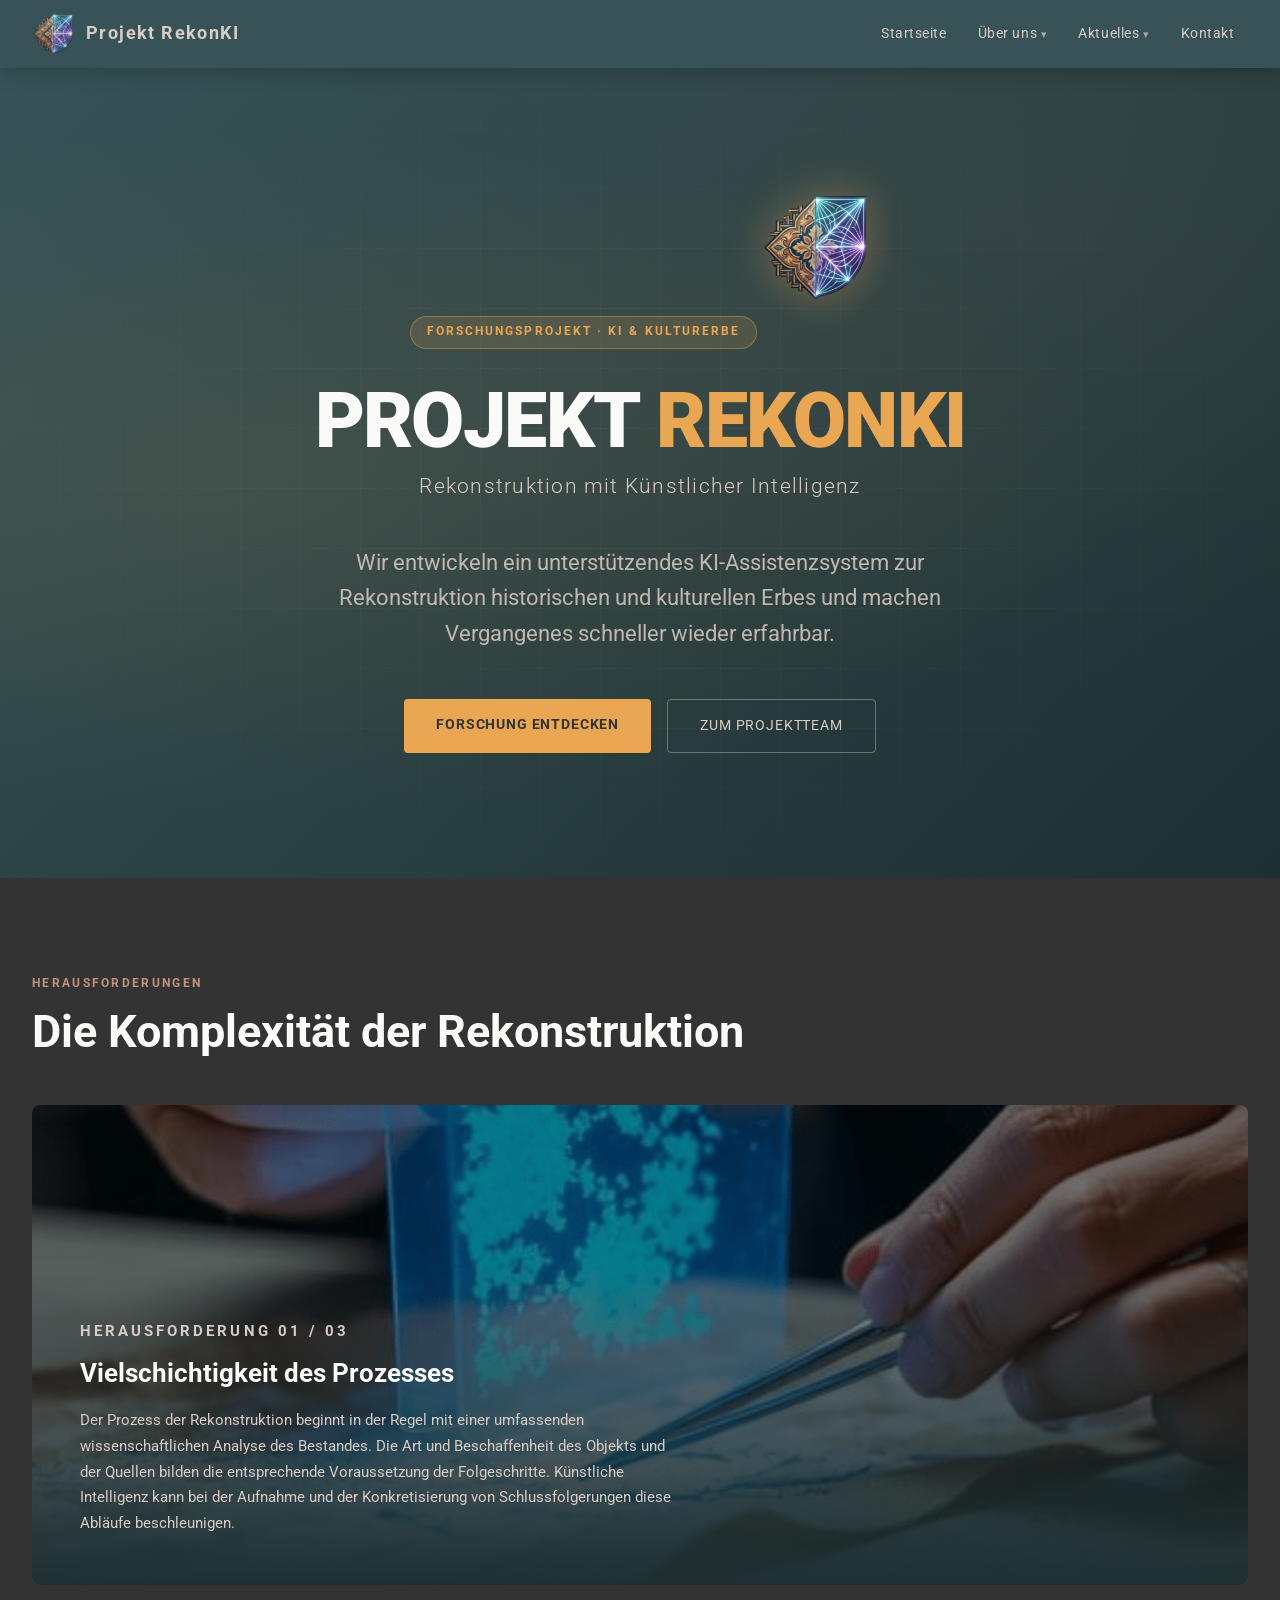
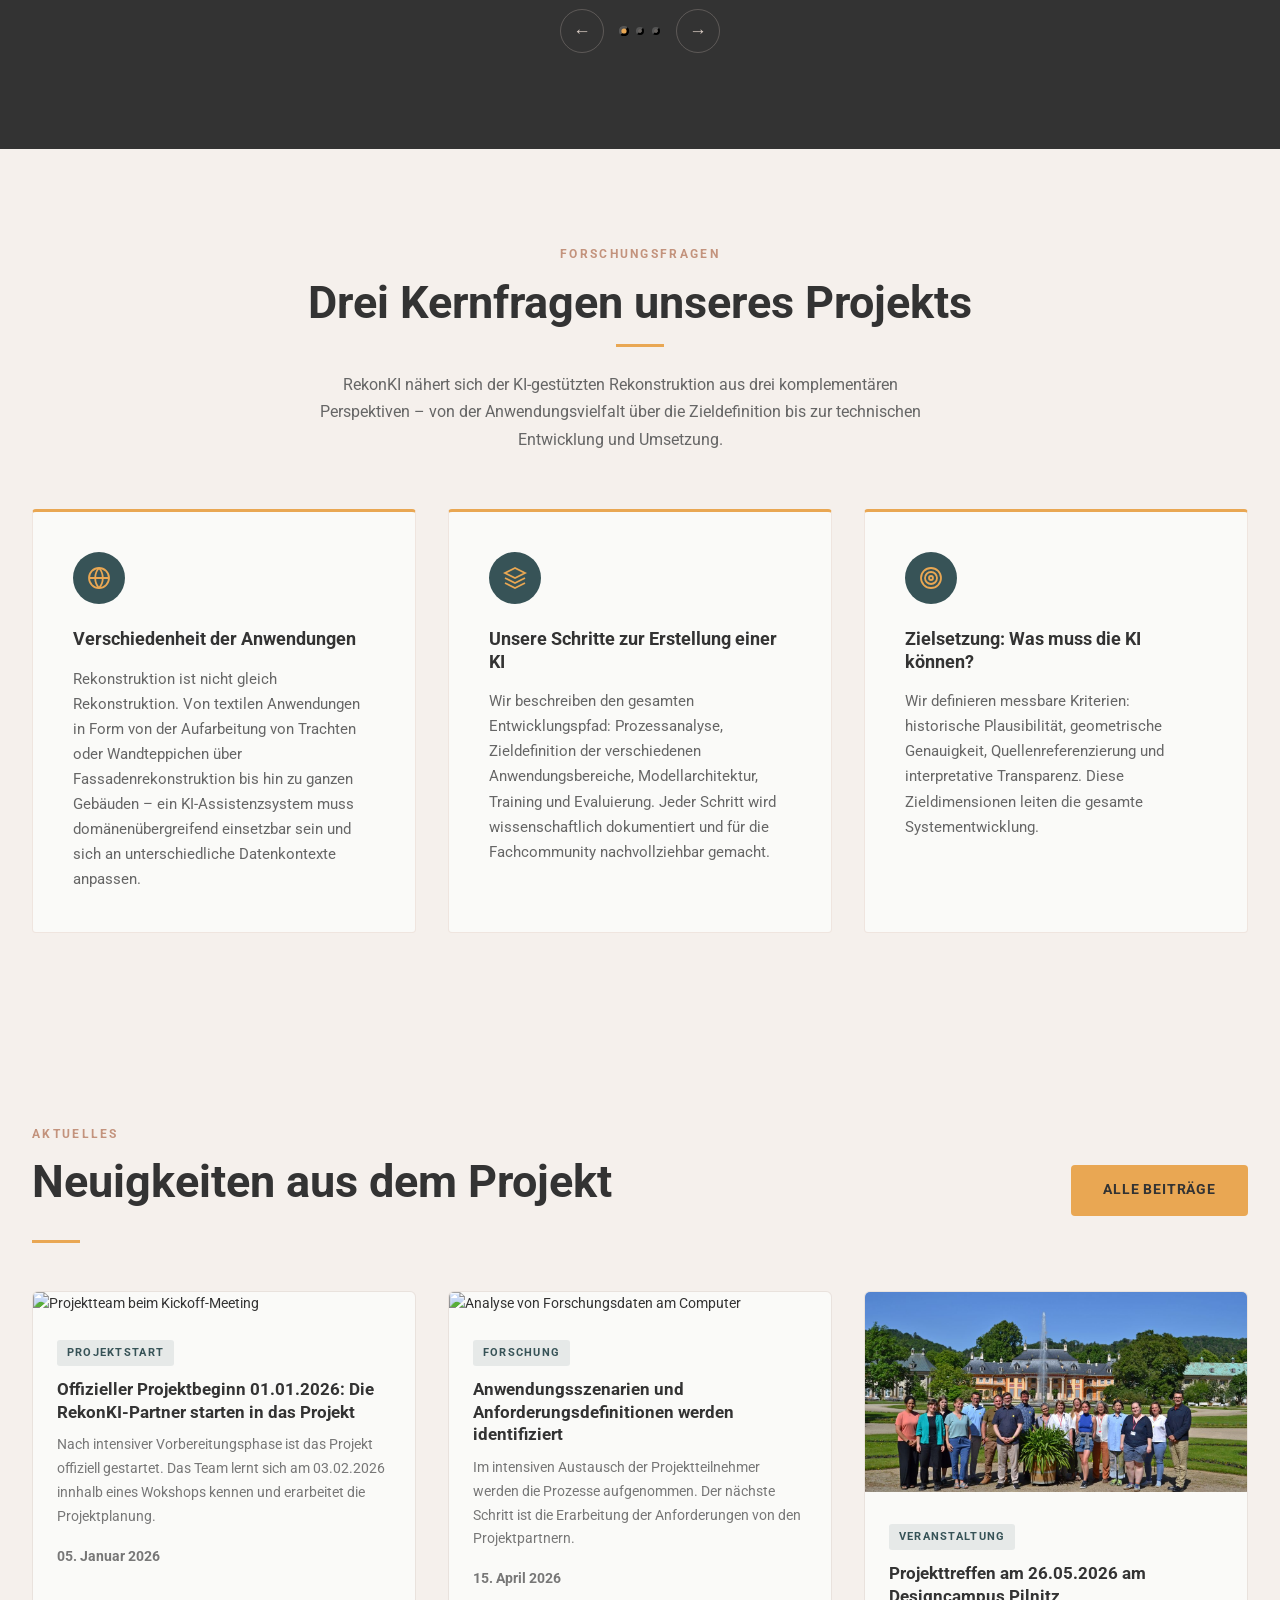
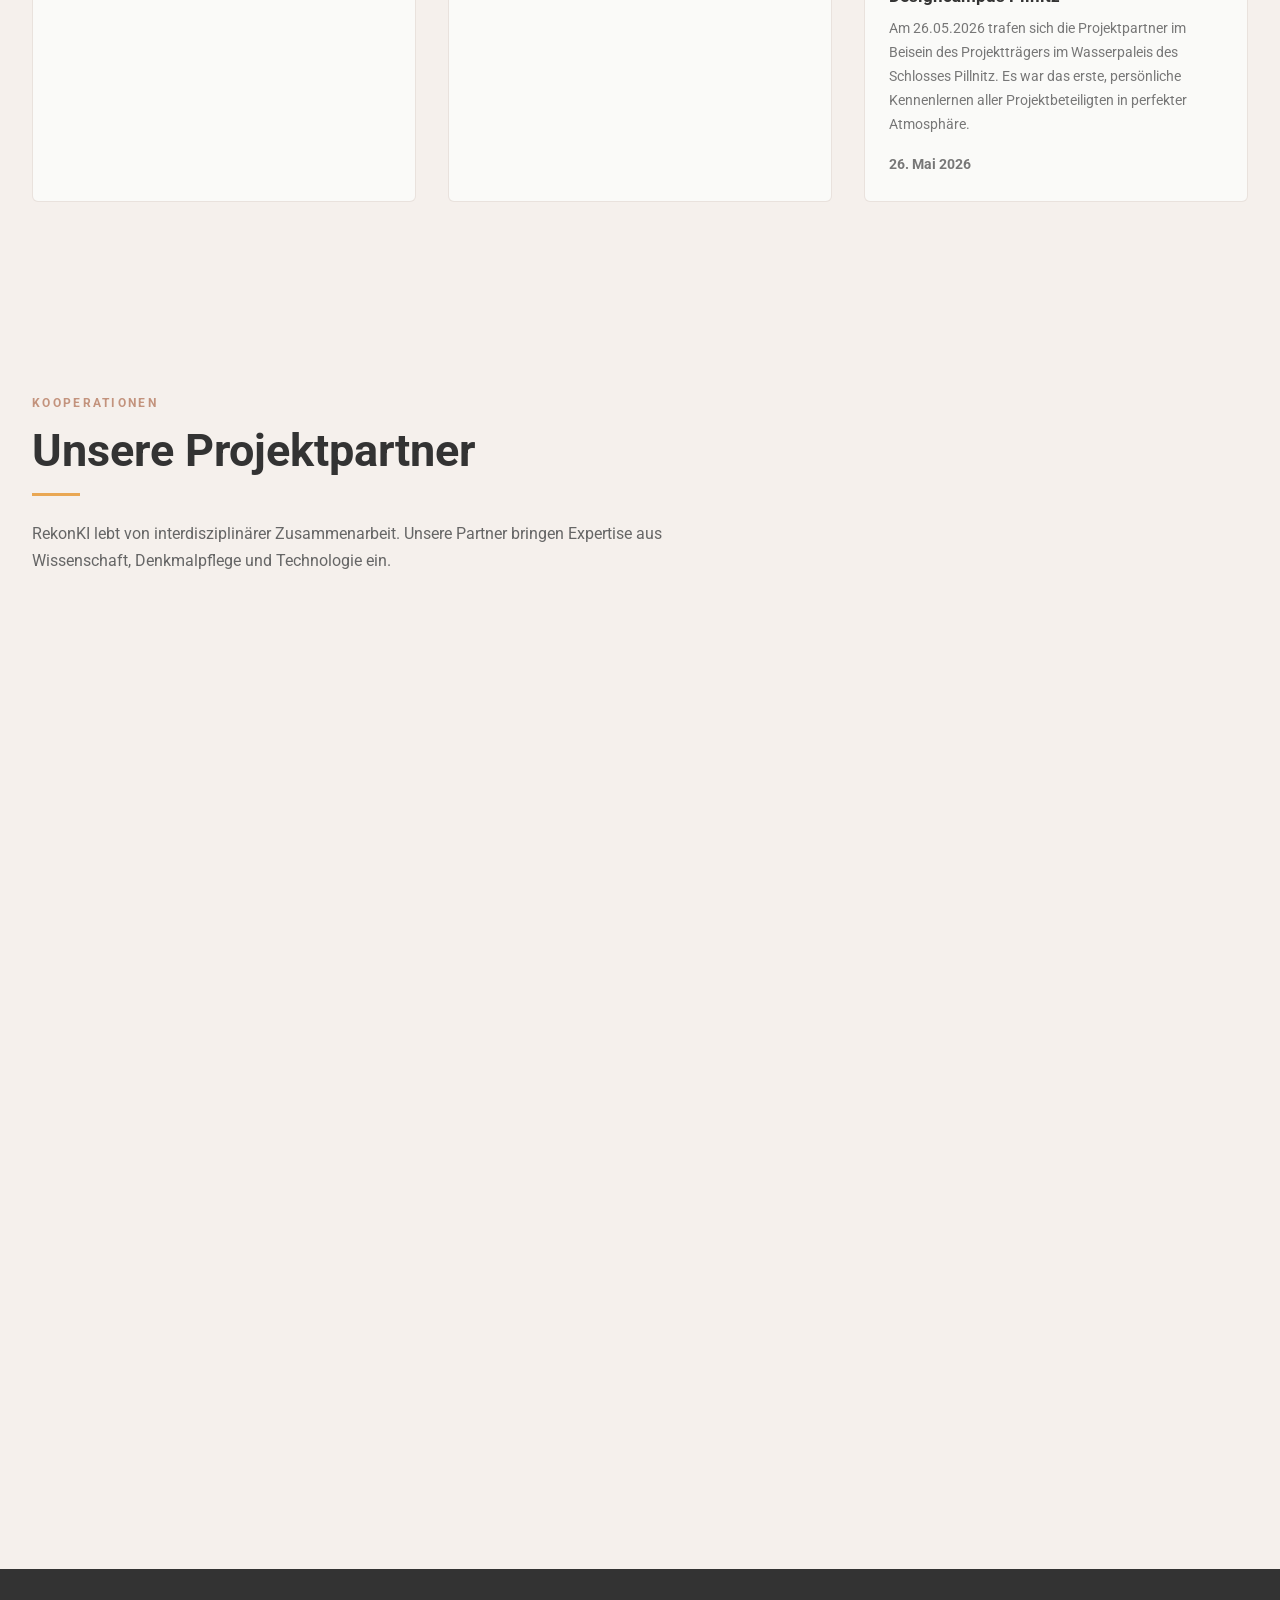
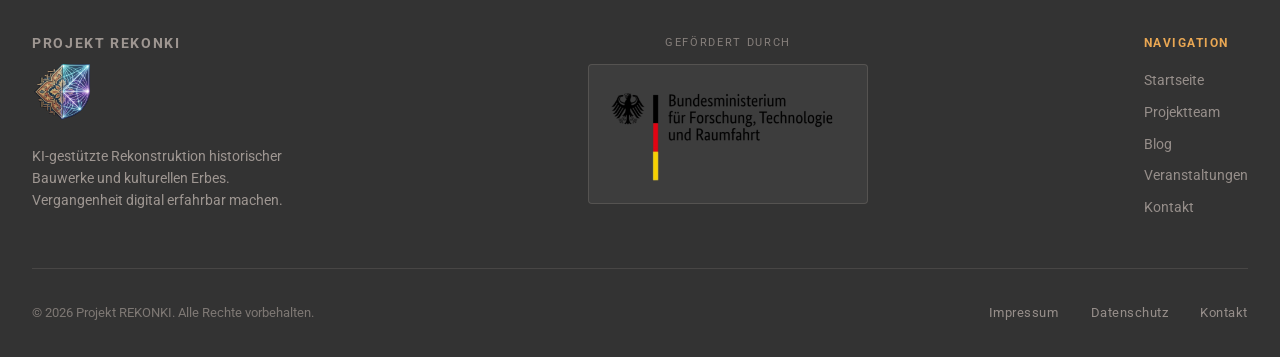
==== index.html @ 6dc4a3c3 "Update index.html" ====
<!DOCTYPE html>
<html lang="de">
<head>
  <meta charset="UTF-8" />
  <meta name="viewport" content="width=device-width, initial-scale=1.0" />
  <meta name="description" content="Projekt REKONKI – KI-gestützte Rekonstruktion kulturellen Erbes." />
  <title>REKONKI – Rekonstruktion mit Künstlicher Intelligenz</title>

  <!-- Fonts -->
  <link rel="preconnect" href="https://fonts.googleapis.com" />
  <link rel="preconnect" href="https://fonts.gstatic.com" crossorigin />
  <link href="https://fonts.googleapis.com/css2?family=Roboto:wght@300;400;700;900&display=swap" rel="stylesheet" />

  <!-- Styles -->
  <link rel="stylesheet" href="css/style.css" />
</head>
<body>

<!-- ╔═══════════════════════════════════════╗ -->
<!-- ║            NAVIGATION                 ║ -->
<!-- ╚═══════════════════════════════════════╝ -->

<div id="site-nav"></div>


<!-- ╔═══════════════════════════════════════╗ -->
<!-- ║              HERO                     ║ -->
<!-- ╚═══════════════════════════════════════╝ -->
<section id="hero" aria-label="Willkommensbereich">
  <div class="hero-content">
    <div class="hero-badge">Forschungsprojekt · KI & Kulturerbe</div>

    <!-- Logo Icon 
    <svg class="hero-logo-img" viewBox="0 0 100 120" fill="none" xmlns="http://www.w3.org/2000/svg" aria-hidden="true">
      <path d="M50 5 L95 25 L95 70 C95 90 70 110 50 118 C30 110 5 90 5 70 L5 25 Z" fill="rgba(55,83,87,0.6)" stroke="#E9A753" stroke-width="2"/>
      <path d="M25 45 L50 20 L75 45 L75 85 L50 100 L25 85 Z" fill="rgba(195,147,125,0.2)" stroke="#C3937D" stroke-width="1.5"/>
      <circle cx="50" cy="62" r="15" fill="none" stroke="#E9A753" stroke-width="1.5"/>
      <circle cx="50" cy="62" r="5" fill="#E9A753"/>
      <line x1="50" y1="20" x2="50" y2="115" stroke="rgba(217,204,196,0.3)" stroke-width="1"/>
      <line x1="8" y1="62" x2="92" y2="62" stroke="rgba(217,204,196,0.3)" stroke-width="1"/>
      <line x1="15" y1="30" x2="85" y2="100" stroke="rgba(233,167,83,0.2)" stroke-width="1"/>
      <line x1="85" y1="30" x2="15" y2="100" stroke="rgba(233,167,83,0.2)" stroke-width="1"/>
      <line x1="50" y1="20" x2="25" y2="85" stroke="rgba(217,204,196,0.15)" stroke-width="0.8"/>
      <line x1="50" y1="20" x2="75" y2="85" stroke="rgba(217,204,196,0.15)" stroke-width="0.8"/>
    </svg> 
    -->
    <img
      src="/img/logo_v1.png"
      alt="RekonKI Logo gliding"
      class="hero-logo-img"
    />
    
    <h1 class="hero-title">PROJEKT <span>REKONKI</span></h1>
    <p class="hero-sub">Rekonstruktion mit Künstlicher Intelligenz</p>

    <p class="hero-statement">
      Wir entwickeln ein unterstützendes KI-Assistenzsystem zur Rekonstruktion historischen 
      und kulturellen Erbes und machen Vergangenes schneller wieder erfahrbar.
    </p>

    <div class="hero-cta">
      <a href="#kernfragen" class="btn-primary">Forschung entdecken</a>
      <a href="/pages/team.html" class="btn-secondary">Zum Projektteam</a>
    </div>
  </div>
</section>


<!-- ╔═══════════════════════════════════════╗ -->
<!-- ║         PROBLEM-KARUSSELL             ║ -->
<!-- ╚═══════════════════════════════════════╝ -->
<section id="challenges" aria-label="Herausforderungen">
  <div class="container">
    <div class="reveal">
      <p class="section-label">Herausforderungen</p>
      <h2 class="section-title">Die Komplexität der Rekonstruktion</h2>
    </div>

    <div class="carousel-wrapper reveal">
      <div class="carousel-track" id="carousel-track" role="list">

        <!-- Slide 1 -->
        <article class="carousel-slide" role="listitem">
          <img
            src="/pic/pic_car1.png"
            alt="Alter Stoff wird von einer Resatauratorin untersucht, ein Hologram unterstützt"
            loading="lazy"
          />
          <div class="slide-content">
            <p class="slide-num">Herausforderung 01 / 03</p>
            <h3>Vielschichtigkeit des Prozesses</h3>
            <p>
              Der Prozess der Rekonstruktion beginnt in der Regel mit einer umfassenden wissenschaftlichen Analyse des Bestandes. 
              Die Art und Beschaffenheit des Objekts und der Quellen bilden die entsprechende Voraussetzung der Folgeschritte.
              Künstliche Intelligenz kann bei der Aufnahme und der Konkretisierung von Schlussfolgerungen diese Abläufe beschleunigen.
            </p>
          </div>
        </article>

        <!-- Slide 2 -->
        <article class="carousel-slide" role="listitem">
          <img
            src="/pic/pic_car2.png"
            alt="Auf der linken Seite sind durcheinandergewirbelte Aufzeichnung, in der Mitte eine Singularität die nach Rechts geordnete Daten ausgibt."
            loading="lazy"
          />
          <div class="slide-content">
            <p class="slide-num">Herausforderung 02 / 03</p>
            <h3>Daten als Basis für die Rekonstruktion</h3>
            <p>
              Der Bestand an Daten liegt aus der Erfahrung oftmals in verschiedenen Formaten vor. 
              Einen einheitlichen Datenpool mit konkreten Charakterristiken aufzusetzen war deshalb schwer.
              Künstliche Intelligenz ist in der Lage Beziehungen zwischen Datensätzten herzustellen und erleichtert eine Kategorisierung.
            </p>
          </div>
        </article>

        <!-- Slide 3 -->
        <article class="carousel-slide" role="listitem">
          <img
            src="/pic/pic_car3.png"
            alt="Auf einem Tisch ist ein alter beschädigter Wandteppich ausgebreitet, ein Hologram zeigt prozentuale Übereinstimmungen zur Einordnung des Stoffes"
            loading="lazy"
          />
          <div class="slide-content">
            <p class="slide-num">Herausforderung 03 / 03</p>
            <h3>Wissenschaftliche Validierung</h3>
            <p>
              KI-generierte Rekonstruktionen müssen historisch plausibel, 
              transparent in ihrer Ableitung und wissenschaftlich nachvollziehbar sein – 
              kein „black box"-Ansatz, sondern nachvollziehbare Argumentation.
            </p>
          </div>
        </article>

      </div><!-- /carousel-track -->
    </div><!-- /carousel-wrapper -->

    <div class="carousel-controls">
      <button class="carousel-btn" id="carousel-prev" aria-label="Vorheriger Slide">&#8592;</button>
      <div class="carousel-dots" role="tablist">
        <button class="dot active" role="tab" aria-label="Slide 1"></button>
        <button class="dot" role="tab" aria-label="Slide 2"></button>
        <button class="dot" role="tab" aria-label="Slide 3"></button>
      </div>
      <button class="carousel-btn" id="carousel-next" aria-label="Nächster Slide">&#8594;</button>
    </div>

  </div>
</section>


<!-- ╔═══════════════════════════════════════╗ -->
<!-- ║            KERNFRAGEN                 ║ -->
<!-- ╚═══════════════════════════════════════╝ -->
<section id="kernfragen" aria-label="Kernfragen des Projekts">
  <div class="container">
    <div class="reveal" style="text-align:center; max-width:680px; margin:0 auto;">
      <p class="section-label">Forschungsfragen</p>
      <h2 class="section-title">Drei Kernfragen unseres Projekts</h2>
      <div class="divider-accent" style="margin:1rem auto 1.5rem;"></div>
      <p class="section-intro">
        RekonKI nähert sich der KI-gestützten Rekonstruktion aus drei komplementären Perspektiven – 
        von der Anwendungsvielfalt über die Zieldefinition bis zur technischen Entwicklung und Umsetzung.
      </p>
    </div>

    <div class="kernfragen-grid">

      <article class="kf-card reveal">
        <div class="kf-icon" aria-hidden="true">
          <!-- Diversity icon -->
          <svg width="24" height="24" fill="none" viewBox="0 0 24 24" stroke="currentColor" stroke-width="1.8">
            <circle cx="12" cy="12" r="10"/><path d="M2 12h20M12 2a15 15 0 010 20M12 2a15 15 0 000 20"/>
          </svg>
        </div>
        <h3>Verschiedenheit der Anwendungen</h3>
        <p>
          Rekonstruktion ist nicht gleich Rekonstruktion. Von textilen Anwendungen in Form von 
          der Aufarbeitung von Trachten oder Wandteppichen über Fassadenrekonstruktion
          bis hin zu ganzen Gebäuden – ein KI-Assistenzsystem muss domänenübergreifend 
          einsetzbar sein und sich an unterschiedliche Datenkontexte anpassen.
        </p>
      </article>

      <article class="kf-card reveal">
        <div class="kf-icon" aria-hidden="true">
          <!-- AI/steps icon -->
          <svg width="24" height="24" fill="none" viewBox="0 0 24 24" stroke="currentColor" stroke-width="1.8">
            <path d="M12 2L2 7l10 5 10-5-10-5zM2 17l10 5 10-5M2 12l10 5 10-5"/>
          </svg>
        </div>
        <h3>Unsere Schritte zur Erstellung einer KI</h3>
        <p>
          Wir beschreiben den gesamten Entwicklungspfad: Prozessanalyse, Zieldefinition der 
          verschiedenen Anwendungsbereiche, Modellarchitektur, Training und Evaluierung.
          Jeder Schritt wird wissenschaftlich dokumentiert und für die Fachcommunity nachvollziehbar gemacht.
        </p>
      </article>

      <article class="kf-card reveal">
        <div class="kf-icon" aria-hidden="true">
          <!-- Target icon -->
          <svg width="24" height="24" fill="none" viewBox="0 0 24 24" stroke="currentColor" stroke-width="1.8">
            <circle cx="12" cy="12" r="10"/><circle cx="12" cy="12" r="6"/><circle cx="12" cy="12" r="2"/>
          </svg>
        </div>
        <h3>Zielsetzung: Was muss die KI können?</h3>
        <p>
          Wir definieren messbare Kriterien: historische Plausibilität, geometrische Genauigkeit, 
          Quellenreferenzierung und interpretative Transparenz. Diese Zieldimensionen leiten 
          die gesamte Systementwicklung.
        </p>
      </article>

    </div>
  </div>
</section>


<!-- ╔═══════════════════════════════════════╗ -->
<!-- ║             NEWS-FEED                 ║ -->
<!-- ╚═══════════════════════════════════════╝ -->
<section id="news" aria-label="Aktuelle Neuigkeiten" style="background:var(--light-bg);">
  <div class="container">
    <div class="reveal" style="display:flex; align-items:flex-end; justify-content:space-between; flex-wrap:wrap; gap:1rem; margin-bottom:0;">
      <div>
        <p class="section-label">Aktuelles</p>
        <h2 class="section-title">Neuigkeiten aus dem Projekt</h2>
      </div>
      <a href="pages/coming-soon.html" class="btn-primary" style="margin-bottom:0.5rem;">Alle Beiträge</a>
    </div>
    <div class="divider-accent reveal"></div>

    <div class="news-grid">

      <a href="pages/coming-soon.html" class="news-card reveal" aria-label="Blogartikel: Datensätze">
        <img
          class="news-card-img"
          src="https://images.unsplash.com/photo-1524178232363-1fb2b075b655?w=800&q=70"
          alt="Projektteam beim Kickoff-Meeting"
          loading="lazy"
        />
        <div class="news-card-body">
          <span class="news-tag">Projektstart</span>
          <h3>Offizieller Projektbeginn 01.01.2026: Die RekonKI-Partner starten in das Projekt</h3>
          <p>Nach intensiver Vorbereitungsphase ist das Projekt offiziell gestartet. 
             Das Team lernt sich am 03.02.2026 innhalb eines Wokshops kennen und erarbeitet die Projektplanung.</p>
          <p class="news-date">05. Januar 2026</p>
        </div>
      </a>

      <a href="pages/coming-soon.html" class="news-card reveal" aria-label="Blogartikel: Datensätze">
        <img
          class="news-card-img"
          src="https://images.unsplash.com/photo-1551288049-bebda4e38f71?w=800&q=70"
          alt="Analyse von Forschungsdaten am Computer"
          loading="lazy"
        />
        <div class="news-card-body">
          <span class="news-tag">Forschung</span>
          <h3>Anwendungsszenarien und Anforderungsdefinitionen werden identifiziert</h3>
          <p>Im intensiven Austausch der Projektteilnehmer werden die Prozesse aufgenommen.
             Der nächste Schritt ist die Erarbeitung der Anforderungen von den Projektpartnern.</p>
          <p class="news-date">15. April 2026</p>
        </div>
      </a>

      <a href="pages/coming-soon.html" class="news-card reveal" aria-label="Blogartikel: Workshop">
        <img
          class="news-card-img"
          src="../pic/pic_gruppe.jpg"
          alt="Gruppenfoto der Projektpartner"
          loading="lazy"
        />
        <div class="news-card-body">
          <span class="news-tag">Veranstaltung</span>
          <h3>Projekttreffen am 26.05.2026 am Designcampus Pilnitz</h3>
          <p>Am 26.05.2026 trafen sich die Projektpartner im Beisein des Projektträgers im Wasserpaleis des Schlosses Pillnitz.
            Es war das erste, persönliche Kennenlernen aller Projektbeteiligten in perfekter Atmosphäre.</p>
          <p class="news-date">26. Mai 2026</p>
        </div>
      </a>

    </div><!-- /news-grid -->
  </div>
</section>


<!-- ╔═══════════════════════════════════════╗ -->
<!-- ║          PROJEKTPARTNER               ║ -->
<!-- ╚═══════════════════════════════════════╝ -->
<section id="partner" aria-label="Projektpartner">
  <div class="container">
    <div class="reveal">
      <p class="section-label">Kooperationen</p>
      <h2 class="section-title">Unsere Projektpartner</h2>
      <div class="divider-accent"></div>
      <p class="section-intro">
        RekonKI lebt von interdisziplinärer Zusammenarbeit. Unsere Partner 
        bringen Expertise aus Wissenschaft, Denkmalpflege und Technologie ein.
      </p>
    </div>

    <ul class="partner-list" id="partner-list" style="margin-top:3rem;"></ul>

  </div>
</section>


<!-- ╔═══════════════════════════════════════╗ -->
<!-- ║              FOOTER                   ║ -->
<!-- ╚═══════════════════════════════════════╝ -->

<div id="site-footer"></div>

<script src="js/main.js"></script>
<script src="js/partners.js"></script>
<script src="js/components.js"></script>
<script>
  document.addEventListener("DOMContentLoaded", function () {
    renderPartnerList("partner-list");
  });
</script>
</body>
</html>
---- css/style.css ----
@import url('https://fonts.googleapis.com/css2?family=Roboto:wght@300;400;700;900&display=swap');

:root {
  --dark: #333333;
  --sand: #D9CCC4;
  --terracotta: #C3937D;
  --gold: #E9A753;
  --teal: #375357;
  --white: #FAFAF8;
  --light-bg: #F5F0EC;

  --font-main: 'Roboto', sans-serif;
  --font-alt: 'Open Sauce One', 'Roboto', sans-serif;
}

* { box-sizing: border-box; margin: 0; padding: 0; }

html { scroll-behavior: smooth; }

body {
  font-family: var(--font-main);
  color: var(--dark);
  background: var(--white);
  line-height: 1.7;
  font-size: 14px;
}

/* ───── NAV ───── */
#main-nav {
  position: sticky;
  top: 0;
  z-index: 1000;
  background: var(--teal);
  box-shadow: 0 2px 20px rgba(0,0,0,0.25);
}

.nav-inner {
  max-width: 1280px;
  margin: 0 auto;
  padding: 0 2rem;
  display: flex;
  align-items: center;
  justify-content: space-between;
  height: 68px;
}

.nav-logo {
  display: flex;
  align-items: center;
  gap: 0.75rem;
  text-decoration: none;
  color: var(--white);
}
.nav-logo img { height: 42px; width: auto; }
.nav-logo-text {
  font-size: 1.1rem;
  font-weight: 700;
  letter-spacing: 0.08em;
  color: var(--sand);
}

.nav-links {
  display: flex;
  align-items: center;
  gap: 0.25rem;
  list-style: none;
}

.nav-links a {
  color: var(--sand);
  text-decoration: none;
  font-size: 0.85rem;
  font-weight: 400;
  padding: 0.5rem 0.85rem;
  border-radius: 4px;
  letter-spacing: 0.04em;
  transition: background 0.2s, color 0.2s;
}
.nav-links a:hover { background: rgba(217,204,196,0.15); color: var(--white); }

/* Dropdown */
.nav-dropdown { position: relative; }
.nav-dropdown > a::after {
  content: ' ▾';
  font-size: 0.7rem;
  opacity: 0.7;
}
.dropdown-menu {
  display: none;
  position: absolute;
  top: 100%;
  left: 0;
  background: var(--teal);
  min-width: 180px;
  border-top: 2px solid var(--gold);
  border-radius: 0 0 6px 6px;
  box-shadow: 0 8px 20px rgba(0,0,0,0.2);
  list-style: none;
}
.dropdown-menu li a {
  display: block;
  padding: 0.6rem 1rem;
  color: var(--sand);
  font-size: 0.82rem;
  border-radius: 0;
}
.dropdown-menu li a:hover { background: rgba(233,167,83,0.2); color: var(--gold); }
.nav-dropdown:hover .dropdown-menu { display: block; }

/* Burger */
.burger {
  display: none;
  flex-direction: column;
  gap: 5px;
  cursor: pointer;
  padding: 8px;
  background: none;
  border: none;
}
.burger span {
  display: block;
  width: 24px;
  height: 2px;
  background: var(--sand);
  transition: all 0.3s;
  border-radius: 2px;
}

/* ───── HERO ───── */
#hero {
  min-height: 90vh;
  background: linear-gradient(135deg, var(--teal) 0%, #2a4042 50%, #1e2f31 100%);
  display: flex;
  align-items: center;
  justify-content: center;
  text-align: center;
  position: relative;
  overflow: hidden;
  padding: 4rem 2rem;
}

#hero::before {
  content: '';
  position: absolute;
  inset: 0;
  background:
    radial-gradient(ellipse at 20% 50%, rgba(233,167,83,0.1) 0%, transparent 60%),
    radial-gradient(ellipse at 80% 20%, rgba(195,147,125,0.08) 0%, transparent 50%);
}

/* Animated grid overlay */
#hero::after {
  content: '';
  position: absolute;
  inset: 0;
  background-image:
    linear-gradient(rgba(217,204,196,0.04) 1px, transparent 1px),
    linear-gradient(90deg, rgba(217,204,196,0.04) 1px, transparent 1px);
  background-size: 60px 60px;
  mask-image: radial-gradient(ellipse at center, black 30%, transparent 80%);
}

.hero-content {
  position: relative;
  z-index: 1;
  max-width: 860px;
}

.hero-badge {
  display: inline-block;
  background: rgba(233,167,83,0.15);
  border: 1px solid rgba(233,167,83,0.4);
  color: var(--gold);
  font-size: 0.72rem;
  letter-spacing: 0.18em;
  padding: 0.35rem 1rem;
  border-radius: 100px;
  margin-bottom: 2rem;
  text-transform: uppercase;
  font-weight: 700;
}

.hero-logo-img {
  width: 110px;
  height: 110px;
  object-fit: contain;
  margin-bottom: 2rem;
  filter: drop-shadow(0 0 20px rgba(233,167,83,0.4));
  animation: heroFloat 4s ease-in-out infinite;
}

@keyframes heroFloat {
  0%, 100% { transform: translateY(0); }
  50% { transform: translateY(-10px); }
}

.hero-title {
  font-family: var(--font-main);
  font-size: clamp(2.8rem, 6vw, 5rem);
  font-weight: 900;
  color: var(--white);
  line-height: 1.05;
  letter-spacing: -0.02em;
  margin-bottom: 0.5rem;
}

.hero-title span { color: var(--gold); }

.hero-sub {
  font-size: clamp(1rem, 2vw, 1.3rem);
  color: var(--sand);
  font-weight: 300;
  letter-spacing: 0.06em;
  margin-bottom: 2.5rem;
}

.hero-statement {
  font-size: clamp(1.05rem, 2.5vw, 1.35rem);
  color: rgba(217,204,196,0.85);
  max-width: 680px;
  margin: 0 auto 3rem;
  line-height: 1.65;
}

.hero-cta {
  display: inline-flex;
  gap: 1rem;
  flex-wrap: wrap;
  justify-content: center;
}

.btn-primary {
  background: var(--gold);
  color: var(--dark);
  padding: 0.85rem 2rem;
  font-weight: 700;
  font-size: 0.88rem;
  letter-spacing: 0.06em;
  text-decoration: none;
  border-radius: 4px;
  text-transform: uppercase;
  transition: background 0.2s, transform 0.15s;
}
.btn-primary:hover { background: #d4923f; transform: translateY(-2px); }

.btn-secondary {
  background: transparent;
  color: var(--sand);
  padding: 0.85rem 2rem;
  font-weight: 400;
  font-size: 0.88rem;
  letter-spacing: 0.06em;
  text-decoration: none;
  border: 1px solid rgba(217,204,196,0.4);
  border-radius: 4px;
  text-transform: uppercase;
  transition: border-color 0.2s, color 0.2s;
}
.btn-secondary:hover { border-color: var(--sand); color: var(--white); }

/* ───── SECTION SHARED ───── */
.section-label {
  font-size: 0.72rem;
  letter-spacing: 0.2em;
  text-transform: uppercase;
  color: var(--terracotta);
  font-weight: 700;
  margin-bottom: 0.75rem;
}

.section-title {
  font-size: clamp(1.8rem, 3.5vw, 2.8rem);
  font-weight: 700;
  color: var(--dark);
  line-height: 1.15;
  margin-bottom: 1rem;
}

.section-intro {
  font-size: 1rem;
  color: #666;
  max-width: 640px;
  line-height: 1.7;
}

.container {
  max-width: 1280px;
  margin: 0 auto;
  padding: 0 2rem;
}

section { padding: 6rem 0; }
section:nth-child(even) { background: var(--light-bg); }

/* ───── CAROUSEL ───── */
#challenges { background: var(--dark); padding: 6rem 0; }
#challenges .section-label { color: var(--terracotta); }
#challenges .section-title { color: var(--white); }

.carousel-wrapper {
  position: relative;
  overflow: hidden;
  border-radius: 8px;
  margin-top: 3rem;
}

.carousel-track {
  display: flex;
  transition: transform 0.5s cubic-bezier(0.77,0,0.175,1);
}

.carousel-slide {
  min-width: 100%;
  position: relative;
  height: 480px;
  overflow: hidden;
}

.carousel-slide img {
  width: 100%;
  height: 100%;
  object-fit: cover;
  filter: brightness(0.55);
}

.slide-content {
  position: absolute;
  bottom: 0;
  left: 0;
  right: 0;
  padding: 3rem;
  background: linear-gradient(to top, rgba(30,47,49,0.98) 0%, transparent 100%);
}

.slide-num {
  font-size: 0.7rem;
  letter-spacing: 0.2em;
  color: var(--gold);
  font-weight: 700;
  text-transform: uppercase;
  margin-bottom: 0.5rem;
}

.slide-content h3 {
  font-size: 1.6rem;
  font-weight: 700;
  color: var(--white);
  margin-bottom: 0.75rem;
}

.slide-content p { color: var(--sand); font-size: 0.95rem; max-width: 600px; }

.carousel-controls {
  display: flex;
  align-items: center;
  justify-content: center;
  gap: 1rem;
  margin-top: 1.5rem;
}

.carousel-btn {
  width: 44px;
  height: 44px;
  border-radius: 50%;
  border: 1px solid rgba(217,204,196,0.25);
  background: transparent;
  color: var(--sand);
  font-size: 1.1rem;
  cursor: pointer;
  display: flex;
  align-items: center;
  justify-content: center;
  transition: background 0.2s, border-color 0.2s;
}
.carousel-btn:hover { background: rgba(233,167,83,0.15); border-color: var(--gold); color: var(--gold); }

.carousel-dots { display: flex; gap: 8px; }
.dot {
  width: 8px;
  height: 8px;
  border-radius: 50%;
  background: rgba(217,204,196,0.3);
  cursor: pointer;
  transition: background 0.2s, transform 0.2s;
}
.dot.active { background: var(--gold); transform: scale(1.3); }

/* ───── CORE QUESTIONS ───── */
.kernfragen-grid {
  display: grid;
  grid-template-columns: repeat(3, 1fr);
  gap: 2rem;
  margin-top: 3.5rem;
}

.kf-card {
  background: var(--white);
  border: 1px solid rgba(195,147,125,0.2);
  border-top: 3px solid var(--gold);
  padding: 2.5rem;
  border-radius: 4px;
  transition: box-shadow 0.2s, transform 0.2s;
}
.kf-card:hover { box-shadow: 0 12px 40px rgba(55,83,87,0.12); transform: translateY(-4px); }

.kf-icon {
  width: 52px;
  height: 52px;
  border-radius: 50%;
  background: var(--teal);
  display: flex;
  align-items: center;
  justify-content: center;
  margin-bottom: 1.5rem;
  color: var(--gold);
  font-size: 1.3rem;
}

.kf-card h3 {
  font-size: 1.1rem;
  font-weight: 700;
  color: var(--dark);
  margin-bottom: 1rem;
  line-height: 1.3;
}

.kf-card p { color: #666; font-size: 0.92rem; line-height: 1.7; }

/* ───── NEWS ───── */
.news-grid {
  display: grid;
  grid-template-columns: repeat(3, 1fr);
  gap: 2rem;
  margin-top: 3rem;
}

.news-card {
  border-radius: 6px;
  overflow: hidden;
  background: var(--white);
  border: 1px solid rgba(217,204,196,0.5);
  transition: box-shadow 0.25s, transform 0.25s;
  text-decoration: none;
  color: inherit;
  display: block;
}
.news-card:hover { box-shadow: 0 16px 48px rgba(55,83,87,0.14); transform: translateY(-5px); }

.news-card-img {
  width: 100%;
  height: 200px;
  object-fit: cover;
}

.news-card-body { padding: 1.5rem; }

.news-tag {
  display: inline-block;
  background: rgba(55,83,87,0.1);
  color: var(--teal);
  font-size: 0.68rem;
  font-weight: 700;
  letter-spacing: 0.12em;
  text-transform: uppercase;
  padding: 0.25rem 0.6rem;
  border-radius: 3px;
  margin-bottom: 0.75rem;
}

.news-card h3 {
  font-size: 1.05rem;
  font-weight: 700;
  color: var(--dark);
  margin-bottom: 0.6rem;
  line-height: 1.35;
}

.news-card p { font-size: 0.88rem; color: #777; }

.news-date {
  font-size: 0.78rem;
  color: var(--terracotta);
  margin-top: 1rem;
  font-weight: 700;
}

.news-more {
  text-align: center;
  margin-top: 3rem;
}

/* ───── PARTNER ───── */
#partner { background: var(--light-bg); }

.partner-list {
  margin-top: 3rem;
  display: flex;
  flex-direction: column;
  gap: 1.5px;
}

.partner-item {
  display: grid;
  grid-template-columns: 180px 1fr;
  align-items: center;
  background: var(--white);
  border: 1px solid rgba(217,204,196,0.5);
  border-radius: 4px;
  overflow: hidden;
  transition: box-shadow 0.2s;
}
.partner-item:hover { box-shadow: 0 4px 20px rgba(55,83,87,0.1); }

.partner-logo-cell {
  padding: 2rem;
  display: flex;
  align-items: center;
  justify-content: center;
  border-right: 1px solid rgba(217,204,196,0.4);
  background: var(--light-bg);
  min-height: 100px;
}

.partner-logo-placeholder {
  width: 100px;
  height: 50px;
  background: var(--sand);
  border-radius: 4px;
  display: flex;
  align-items: center;
  justify-content: center;
  font-size: 0.65rem;
  color: var(--dark);
  font-weight: 700;
  letter-spacing: 0.08em;
  text-align: center;
}

.partner-info { padding: 1.5rem 2rem; }
.partner-info h3 { font-size: 1rem; font-weight: 700; color: var(--dark); margin-bottom: 0.5rem; }
.partner-info p { font-size: 0.88rem; color: #666; line-height: 1.65; }

/* ───── FOOTER ───── */
footer {
  background: var(--dark);
  color: var(--sand);
  padding: 4rem 0 2rem;
}

.footer-top {
  display: flex;
  align-items: flex-start;
  justify-content: space-between;
  gap: 3rem;
  margin-bottom: 3rem;
  flex-wrap: wrap;
}

.footer-brand img { height: 60px; width: auto; margin-bottom: 1rem; }
.footer-brand p { font-size: 0.85rem; color: rgba(217,204,196,0.65); max-width: 280px; line-height: 1.6; }

.footer-tagline {
  font-size: 0.75rem;
  letter-spacing: 0.12em;
  text-transform: uppercase;
  color: var(--gold);
  margin-bottom: 0.5rem;
  font-weight: 700;
}

.footer-traeger {
  text-align: center;
}

.footer-traeger-label {
  font-size: 0.7rem;
  letter-spacing: 0.15em;
  text-transform: uppercase;
  color: rgba(217,204,196,0.5);
  margin-bottom: 0.75rem;
}

.footer-traeger-logo {
  width: 280px;
  height: 140px;
  background: rgba(255,255,255,0.05);
  border: 1px solid rgba(217,204,196,0.15);
  border-radius: 4px;
  display: flex;
  align-items: center;
  justify-content: center;
  font-size: 0.7rem;
  color: rgba(217,204,196,0.4);
  text-transform: uppercase;
  letter-spacing: 0.1em;
  margin: 0 auto;
}

.footer-bottom {
  border-top: 1px solid rgba(217,204,196,0.12);
  padding-top: 2rem;
  display: flex;
  align-items: center;
  justify-content: space-between;
  flex-wrap: wrap;
  gap: 1rem;
}

.footer-copy { font-size: 0.8rem; color: rgba(217,204,196,0.45); }

.footer-links {
  display: flex;
  gap: 2rem;
  list-style: none;
}

.footer-links a {
  color: rgba(217,204,196,0.6);
  text-decoration: none;
  font-size: 0.82rem;
  letter-spacing: 0.04em;
  transition: color 0.2s;
}
.footer-links a:hover { color: var(--gold); }

/* ───── RESPONSIVE ───── */
@media (max-width: 1024px) {
  .kernfragen-grid { grid-template-columns: 1fr 1fr; }
  .news-grid { grid-template-columns: 1fr 1fr; }
}

@media (max-width: 768px) {
  .nav-links { display: none; }
  .burger { display: flex; }
  .nav-links.open {
    display: flex;
    flex-direction: column;
    position: absolute;
    top: 68px;
    left: 0;
    right: 0;
    background: var(--teal);
    padding: 1rem 0;
    box-shadow: 0 8px 20px rgba(0,0,0,0.3);
  }
  .nav-links.open li { width: 100%; }
  .nav-links.open a { display: block; padding: 0.75rem 2rem; }
  .dropdown-menu { position: static; display: none; box-shadow: none; border-radius: 0; padding-left: 1rem; }
  .nav-dropdown.open .dropdown-menu { display: block; }

  .kernfragen-grid { grid-template-columns: 1fr; }
  .news-grid { grid-template-columns: 1fr; }
  .partner-item { grid-template-columns: 1fr; }
  .partner-logo-cell { border-right: none; border-bottom: 1px solid rgba(217,204,196,0.4); }
  .footer-top { flex-direction: column; align-items: center; text-align: center; }
  .footer-bottom { flex-direction: column; text-align: center; }
  .carousel-slide { height: 360px; }
  .slide-content { padding: 1.5rem; }
}

/* ───── SCROLL REVEAL ───── */
.reveal {
  opacity: 0;
  transform: translateY(30px);
  transition: opacity 0.65s ease, transform 0.65s ease;
}
.reveal.visible { opacity: 1; transform: none; }

/* Section divider accent */
.divider-accent {
  width: 48px;
  height: 3px;
  background: var(--gold);
  margin: 1rem 0 1.5rem;
}

/* Social Link LinkedIn Profil */
.social-link {
  display: inline-flex;
  align-items: center;
  justify-content: center;
  margin-top: 1rem;
  width: 36px;
  height: 36px;
  border-radius: 50%;
  background: rgba(55,83,87,0.08);
  color: var(--teal);
  transition: background 0.2s, color 0.2s, transform 0.15s;
}

.social-link:hover {
  background: var(--teal);
  color: var(--white);
  transform: translateY(-2px);
}
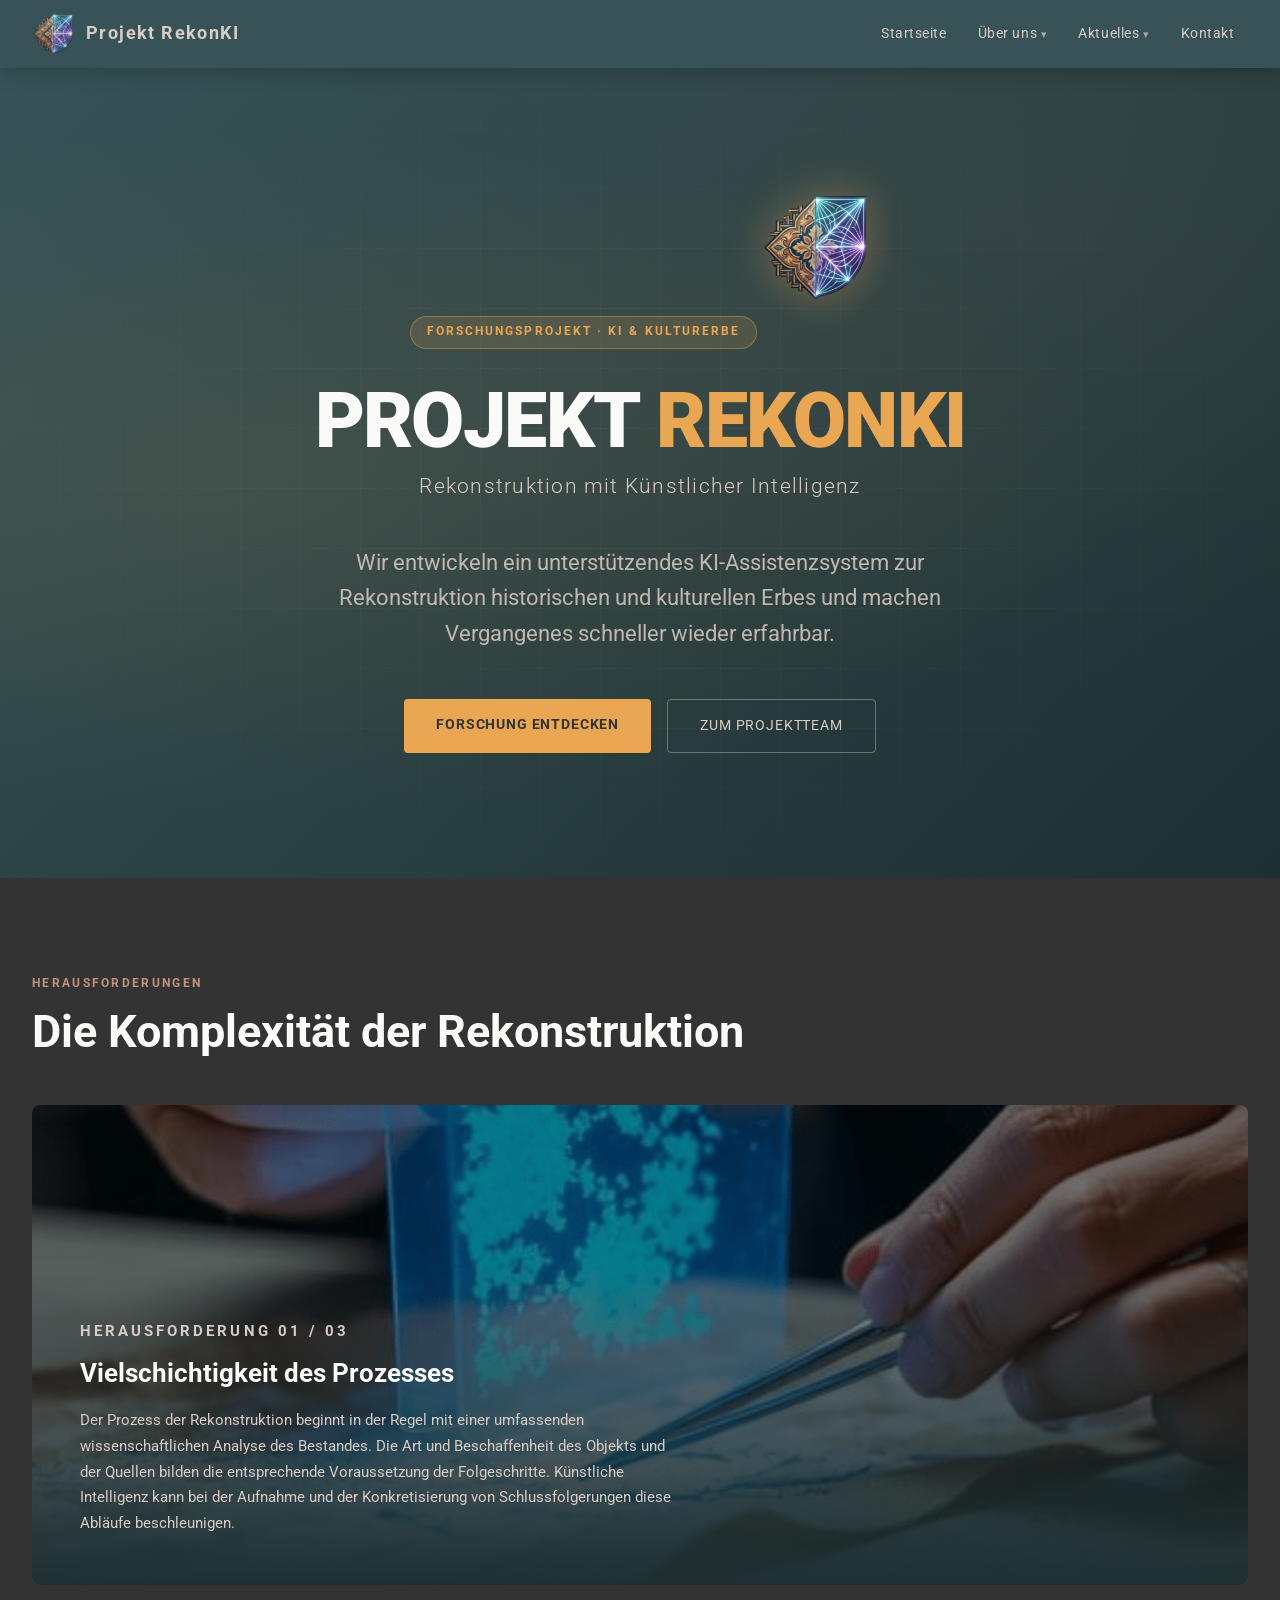
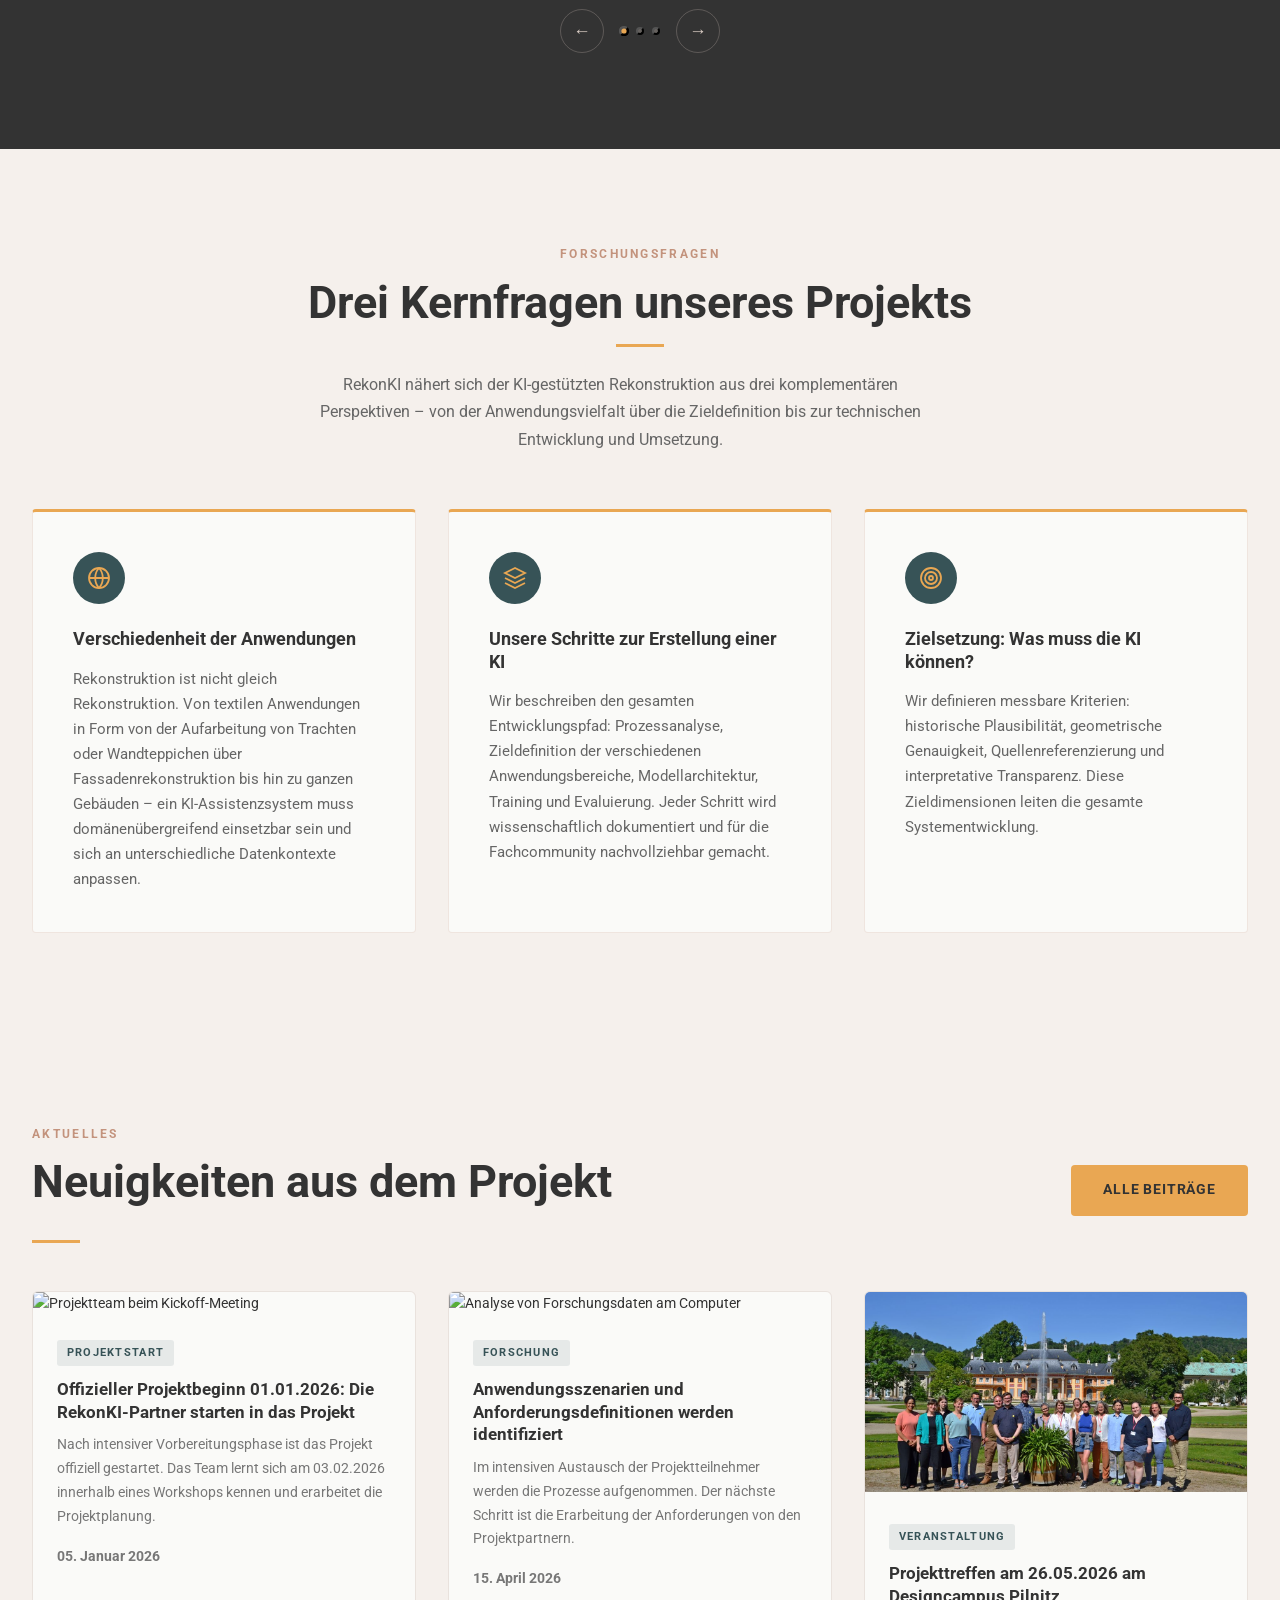
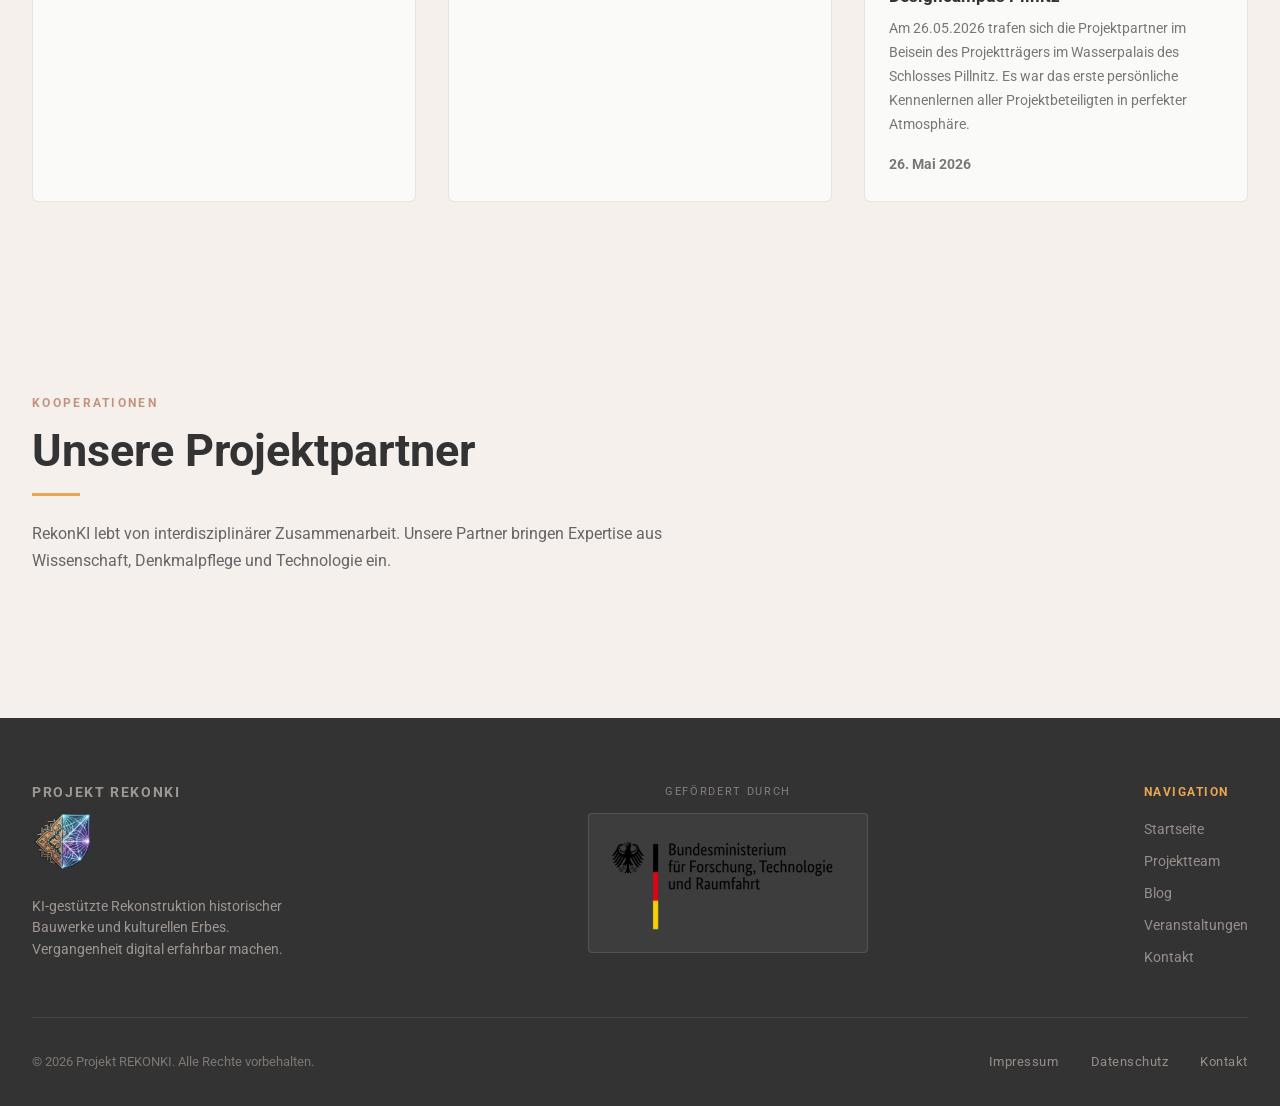
==== commit 4bdb14c3: "Add files via upload" ====
--- a/index.html
+++ b/index.html
@@ -16,10 +16,7 @@
 </head>
 <body>
 
-<!-- ╔═══════════════════════════════════════╗ -->
-<!-- ║            NAVIGATION                 ║ -->
-<!-- ╚═══════════════════════════════════════╝ -->
-
+<!-- Navigation → wird durch js/components.js eingefügt -->
 <div id="site-nav"></div>
 
 
@@ -30,26 +27,12 @@
   <div class="hero-content">
     <div class="hero-badge">Forschungsprojekt · KI & Kulturerbe</div>
 
-    <!-- Logo Icon 
-    <svg class="hero-logo-img" viewBox="0 0 100 120" fill="none" xmlns="http://www.w3.org/2000/svg" aria-hidden="true">
-      <path d="M50 5 L95 25 L95 70 C95 90 70 110 50 118 C30 110 5 90 5 70 L5 25 Z" fill="rgba(55,83,87,0.6)" stroke="#E9A753" stroke-width="2"/>
-      <path d="M25 45 L50 20 L75 45 L75 85 L50 100 L25 85 Z" fill="rgba(195,147,125,0.2)" stroke="#C3937D" stroke-width="1.5"/>
-      <circle cx="50" cy="62" r="15" fill="none" stroke="#E9A753" stroke-width="1.5"/>
-      <circle cx="50" cy="62" r="5" fill="#E9A753"/>
-      <line x1="50" y1="20" x2="50" y2="115" stroke="rgba(217,204,196,0.3)" stroke-width="1"/>
-      <line x1="8" y1="62" x2="92" y2="62" stroke="rgba(217,204,196,0.3)" stroke-width="1"/>
-      <line x1="15" y1="30" x2="85" y2="100" stroke="rgba(233,167,83,0.2)" stroke-width="1"/>
-      <line x1="85" y1="30" x2="15" y2="100" stroke="rgba(233,167,83,0.2)" stroke-width="1"/>
-      <line x1="50" y1="20" x2="25" y2="85" stroke="rgba(217,204,196,0.15)" stroke-width="0.8"/>
-      <line x1="50" y1="20" x2="75" y2="85" stroke="rgba(217,204,196,0.15)" stroke-width="0.8"/>
-    </svg> 
-    -->
     <img
       src="/img/logo_v1.png"
-      alt="RekonKI Logo gliding"
+      alt="RekonKI Logo"
       class="hero-logo-img"
     />
-    
+
     <h1 class="hero-title">PROJEKT <span>REKONKI</span></h1>
     <p class="hero-sub">Rekonstruktion mit Künstlicher Intelligenz</p>
 
@@ -83,7 +66,7 @@
         <article class="carousel-slide" role="listitem">
           <img
             src="/pic/pic_car1.png"
-            alt="Alter Stoff wird von einer Resatauratorin untersucht, ein Hologram unterstützt"
+            alt="Alter Stoff wird von einer Restauratorin untersucht, ein Hologram unterstützt"
             loading="lazy"
           />
           <div class="slide-content">
@@ -101,7 +84,7 @@
         <article class="carousel-slide" role="listitem">
           <img
             src="/pic/pic_car2.png"
-            alt="Auf der linken Seite sind durcheinandergewirbelte Aufzeichnung, in der Mitte eine Singularität die nach Rechts geordnete Daten ausgibt."
+            alt="Auf der linken Seite sind durcheinandergewirbelte Aufzeichnungen, in der Mitte eine Singularität die nach rechts geordnete Daten ausgibt."
             loading="lazy"
           />
           <div class="slide-content">
@@ -109,8 +92,8 @@
             <h3>Daten als Basis für die Rekonstruktion</h3>
             <p>
               Der Bestand an Daten liegt aus der Erfahrung oftmals in verschiedenen Formaten vor. 
-              Einen einheitlichen Datenpool mit konkreten Charakterristiken aufzusetzen war deshalb schwer.
-              Künstliche Intelligenz ist in der Lage Beziehungen zwischen Datensätzten herzustellen und erleichtert eine Kategorisierung.
+              Einen einheitlichen Datenpool mit konkreten Charakteristiken aufzusetzen war deshalb schwer.
+              Künstliche Intelligenz ist in der Lage Beziehungen zwischen Datensätzen herzustellen und erleichtert eine Kategorisierung.
             </p>
           </div>
         </article>
@@ -169,7 +152,6 @@
 
       <article class="kf-card reveal">
         <div class="kf-icon" aria-hidden="true">
-          <!-- Diversity icon -->
           <svg width="24" height="24" fill="none" viewBox="0 0 24 24" stroke="currentColor" stroke-width="1.8">
             <circle cx="12" cy="12" r="10"/><path d="M2 12h20M12 2a15 15 0 010 20M12 2a15 15 0 000 20"/>
           </svg>
@@ -185,7 +167,6 @@
 
       <article class="kf-card reveal">
         <div class="kf-icon" aria-hidden="true">
-          <!-- AI/steps icon -->
           <svg width="24" height="24" fill="none" viewBox="0 0 24 24" stroke="currentColor" stroke-width="1.8">
             <path d="M12 2L2 7l10 5 10-5-10-5zM2 17l10 5 10-5M2 12l10 5 10-5"/>
           </svg>
@@ -200,7 +181,6 @@
 
       <article class="kf-card reveal">
         <div class="kf-icon" aria-hidden="true">
-          <!-- Target icon -->
           <svg width="24" height="24" fill="none" viewBox="0 0 24 24" stroke="currentColor" stroke-width="1.8">
             <circle cx="12" cy="12" r="10"/><circle cx="12" cy="12" r="6"/><circle cx="12" cy="12" r="2"/>
           </svg>
@@ -228,13 +208,13 @@
         <p class="section-label">Aktuelles</p>
         <h2 class="section-title">Neuigkeiten aus dem Projekt</h2>
       </div>
-      <a href="pages/coming-soon.html" class="btn-primary" style="margin-bottom:0.5rem;">Alle Beiträge</a>
+      <a href="/pages/coming-soon.html" class="btn-primary" style="margin-bottom:0.5rem;">Alle Beiträge</a>
     </div>
     <div class="divider-accent reveal"></div>
 
     <div class="news-grid">
 
-      <a href="pages/coming-soon.html" class="news-card reveal" aria-label="Blogartikel: Datensätze">
+      <a href="/pages/coming-soon.html" class="news-card reveal" aria-label="Blogartikel: Projektstart">
         <img
           class="news-card-img"
           src="https://images.unsplash.com/photo-1524178232363-1fb2b075b655?w=800&q=70"
@@ -245,12 +225,12 @@
           <span class="news-tag">Projektstart</span>
           <h3>Offizieller Projektbeginn 01.01.2026: Die RekonKI-Partner starten in das Projekt</h3>
           <p>Nach intensiver Vorbereitungsphase ist das Projekt offiziell gestartet. 
-             Das Team lernt sich am 03.02.2026 innhalb eines Wokshops kennen und erarbeitet die Projektplanung.</p>
+             Das Team lernt sich am 03.02.2026 innerhalb eines Workshops kennen und erarbeitet die Projektplanung.</p>
           <p class="news-date">05. Januar 2026</p>
         </div>
       </a>
 
-      <a href="pages/coming-soon.html" class="news-card reveal" aria-label="Blogartikel: Datensätze">
+      <a href="/pages/coming-soon.html" class="news-card reveal" aria-label="Blogartikel: Forschung">
         <img
           class="news-card-img"
           src="https://images.unsplash.com/photo-1551288049-bebda4e38f71?w=800&q=70"
@@ -266,18 +246,18 @@
         </div>
       </a>
 
-      <a href="pages/coming-soon.html" class="news-card reveal" aria-label="Blogartikel: Workshop">
+      <a href="/pages/coming-soon.html" class="news-card reveal" aria-label="Blogartikel: Projekttreffen">
         <img
           class="news-card-img"
-          src="../pic/pic_gruppe.jpg"
+          src="/pic/pic_gruppe.jpg"
           alt="Gruppenfoto der Projektpartner"
           loading="lazy"
         />
         <div class="news-card-body">
           <span class="news-tag">Veranstaltung</span>
           <h3>Projekttreffen am 26.05.2026 am Designcampus Pilnitz</h3>
-          <p>Am 26.05.2026 trafen sich die Projektpartner im Beisein des Projektträgers im Wasserpaleis des Schlosses Pillnitz.
-            Es war das erste, persönliche Kennenlernen aller Projektbeteiligten in perfekter Atmosphäre.</p>
+          <p>Am 26.05.2026 trafen sich die Projektpartner im Beisein des Projektträgers im Wasserpalais des Schlosses Pillnitz.
+            Es war das erste persönliche Kennenlernen aller Projektbeteiligten in perfekter Atmosphäre.</p>
           <p class="news-date">26. Mai 2026</p>
         </div>
       </a>
@@ -289,6 +269,7 @@
 
 <!-- ╔═══════════════════════════════════════╗ -->
 <!-- ║          PROJEKTPARTNER               ║ -->
+<!-- Daten & Render → js/partners.js         ║ -->
 <!-- ╚═══════════════════════════════════════╝ -->
 <section id="partner" aria-label="Projektpartner">
   <div class="container">
@@ -308,19 +289,13 @@
 </section>
 
 
-<!-- ╔═══════════════════════════════════════╗ -->
-<!-- ║              FOOTER                   ║ -->
-<!-- ╚═══════════════════════════════════════╝ -->
-
+<!-- Footer → wird durch js/components.js eingefügt -->
 <div id="site-footer"></div>
 
+<!-- Scripts -->
 <script src="js/main.js"></script>
 <script src="js/partners.js"></script>
 <script src="js/components.js"></script>
-<script>
-  document.addEventListener("DOMContentLoaded", function () {
-    renderPartnerList("partner-list");
-  });
-</script>
+
 </body>
 </html>
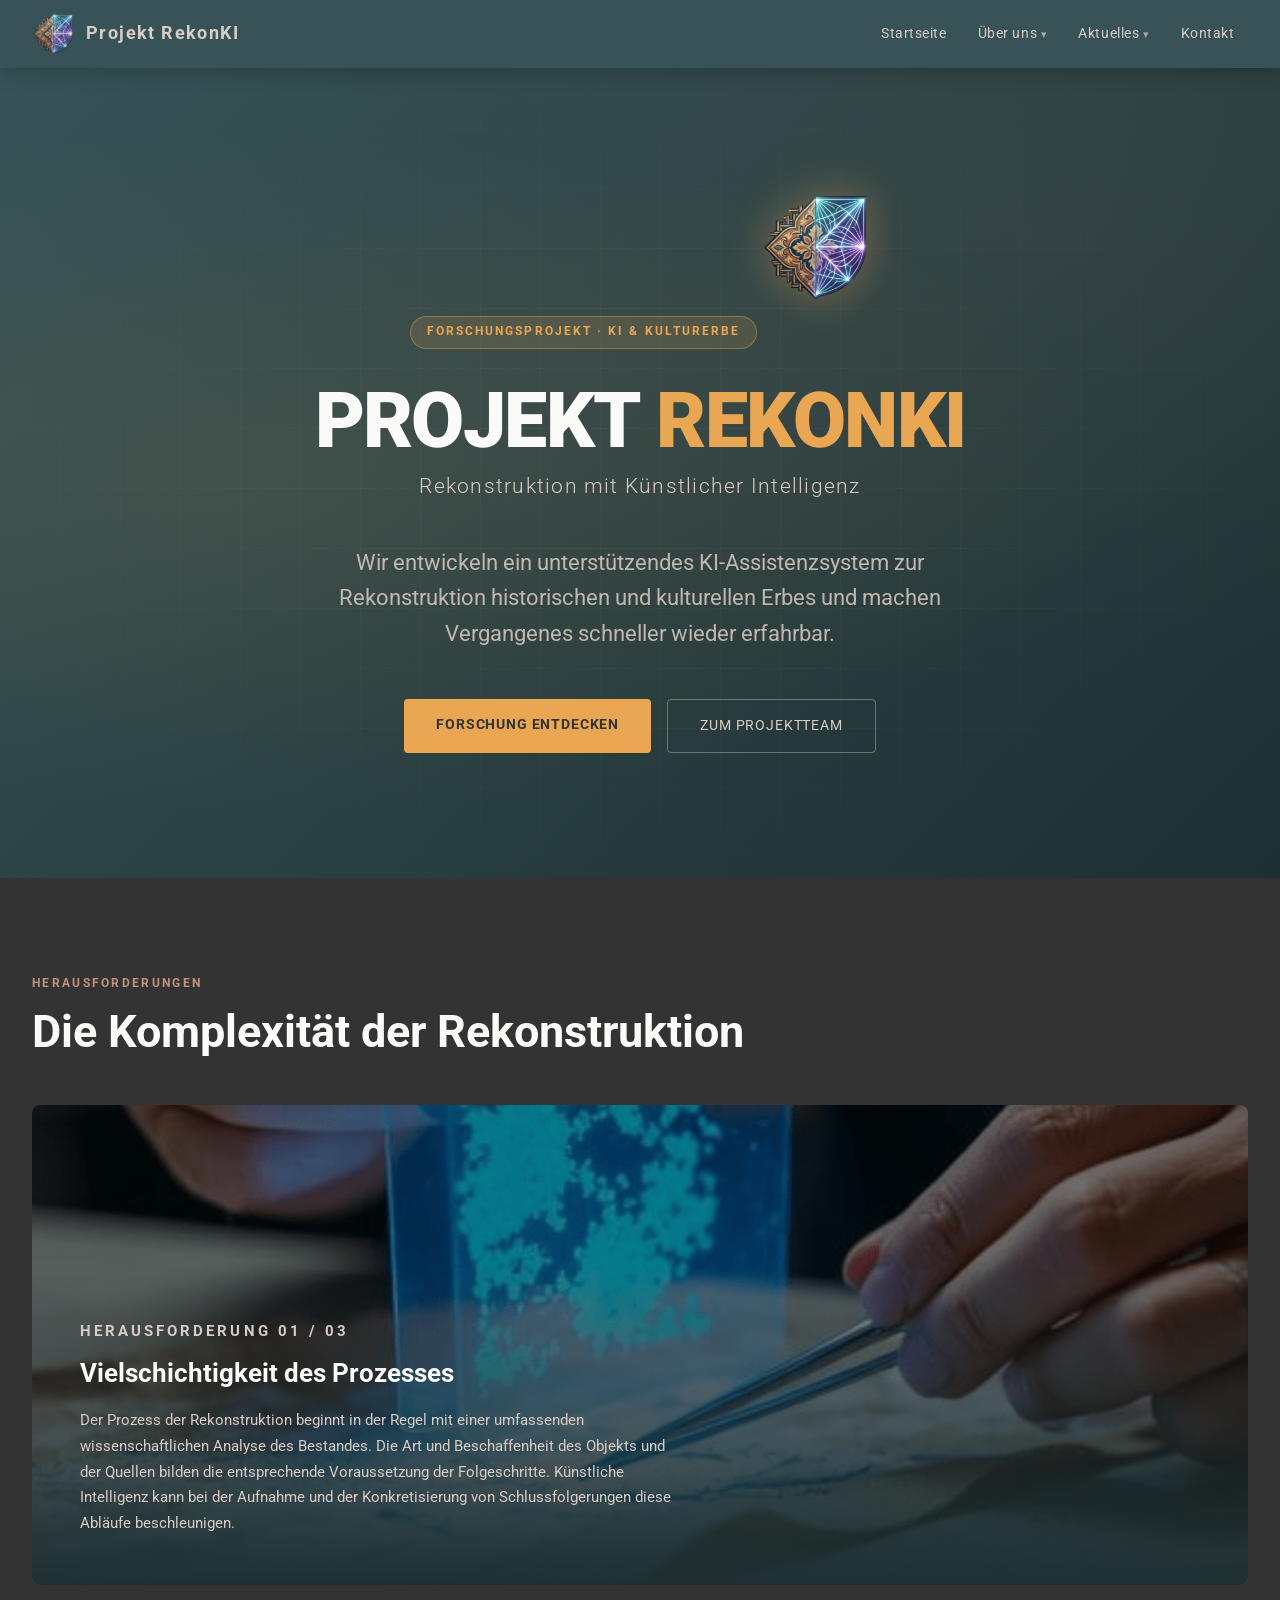
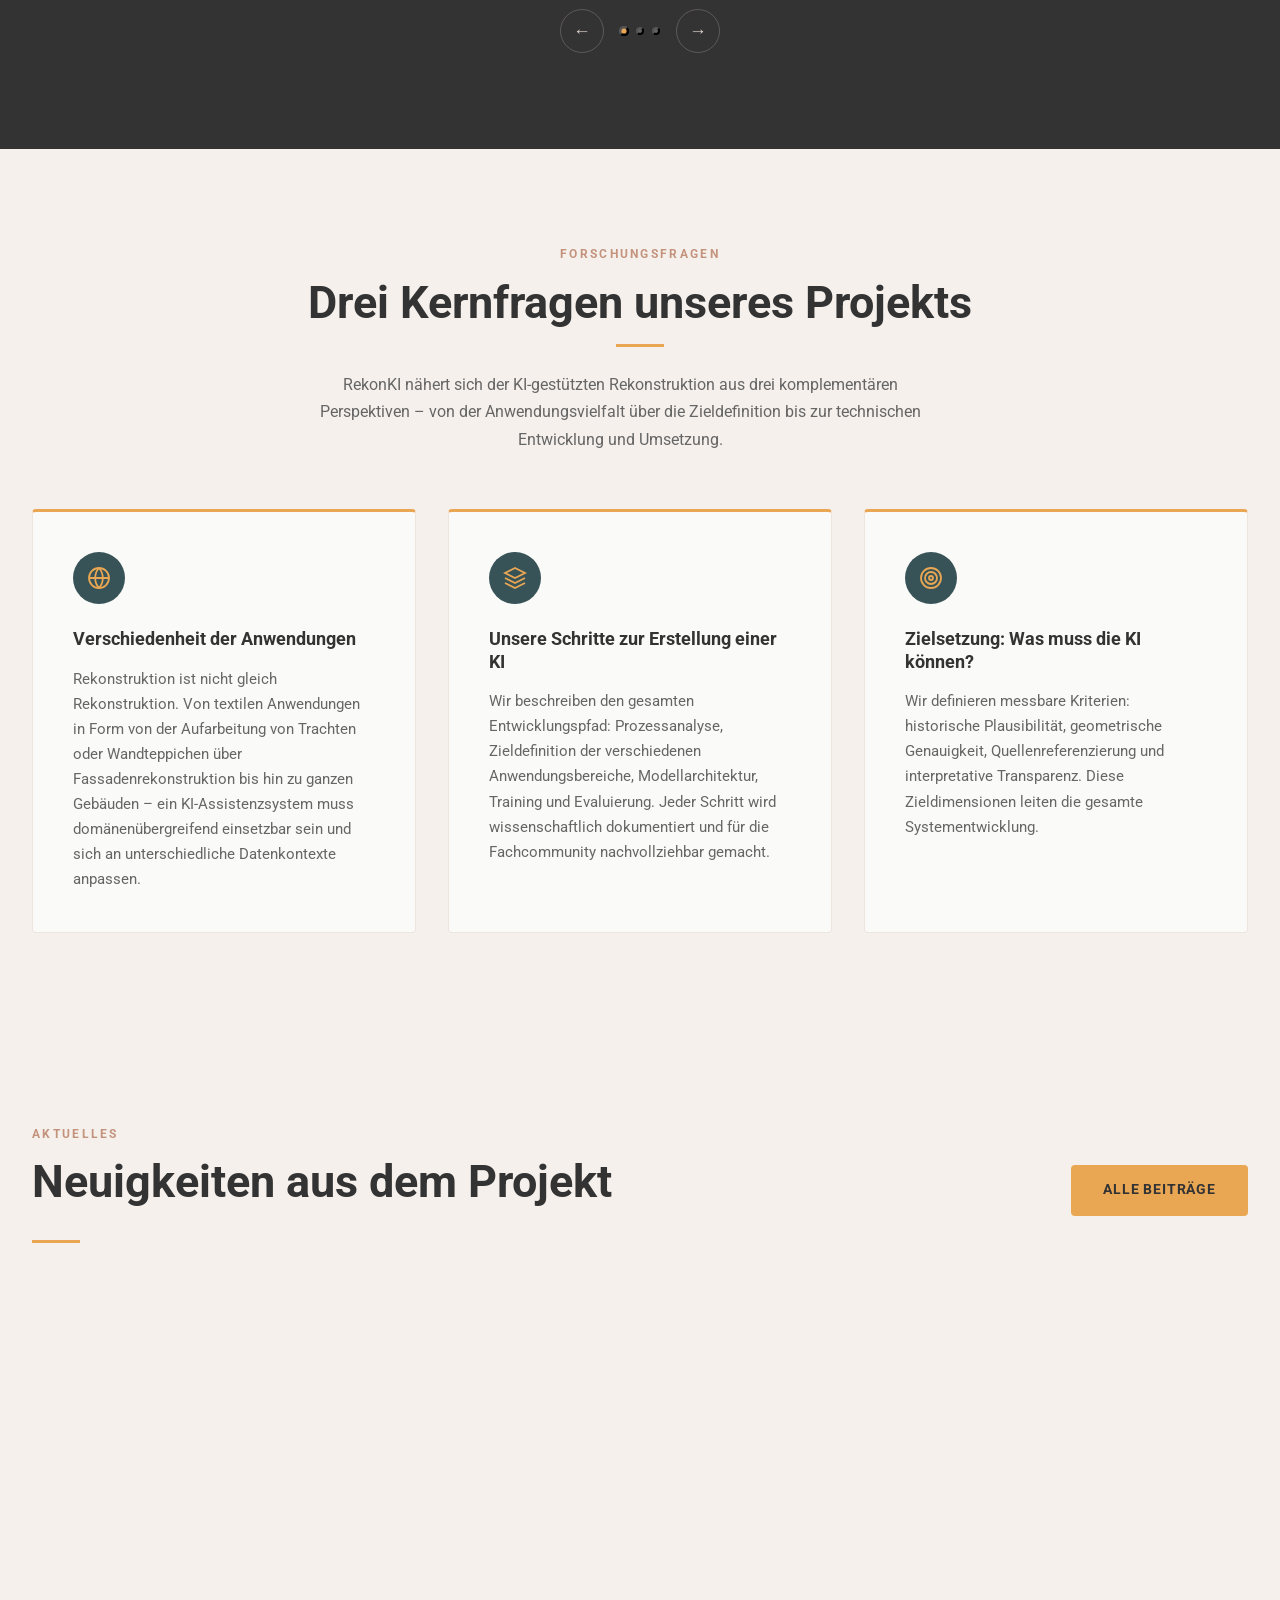
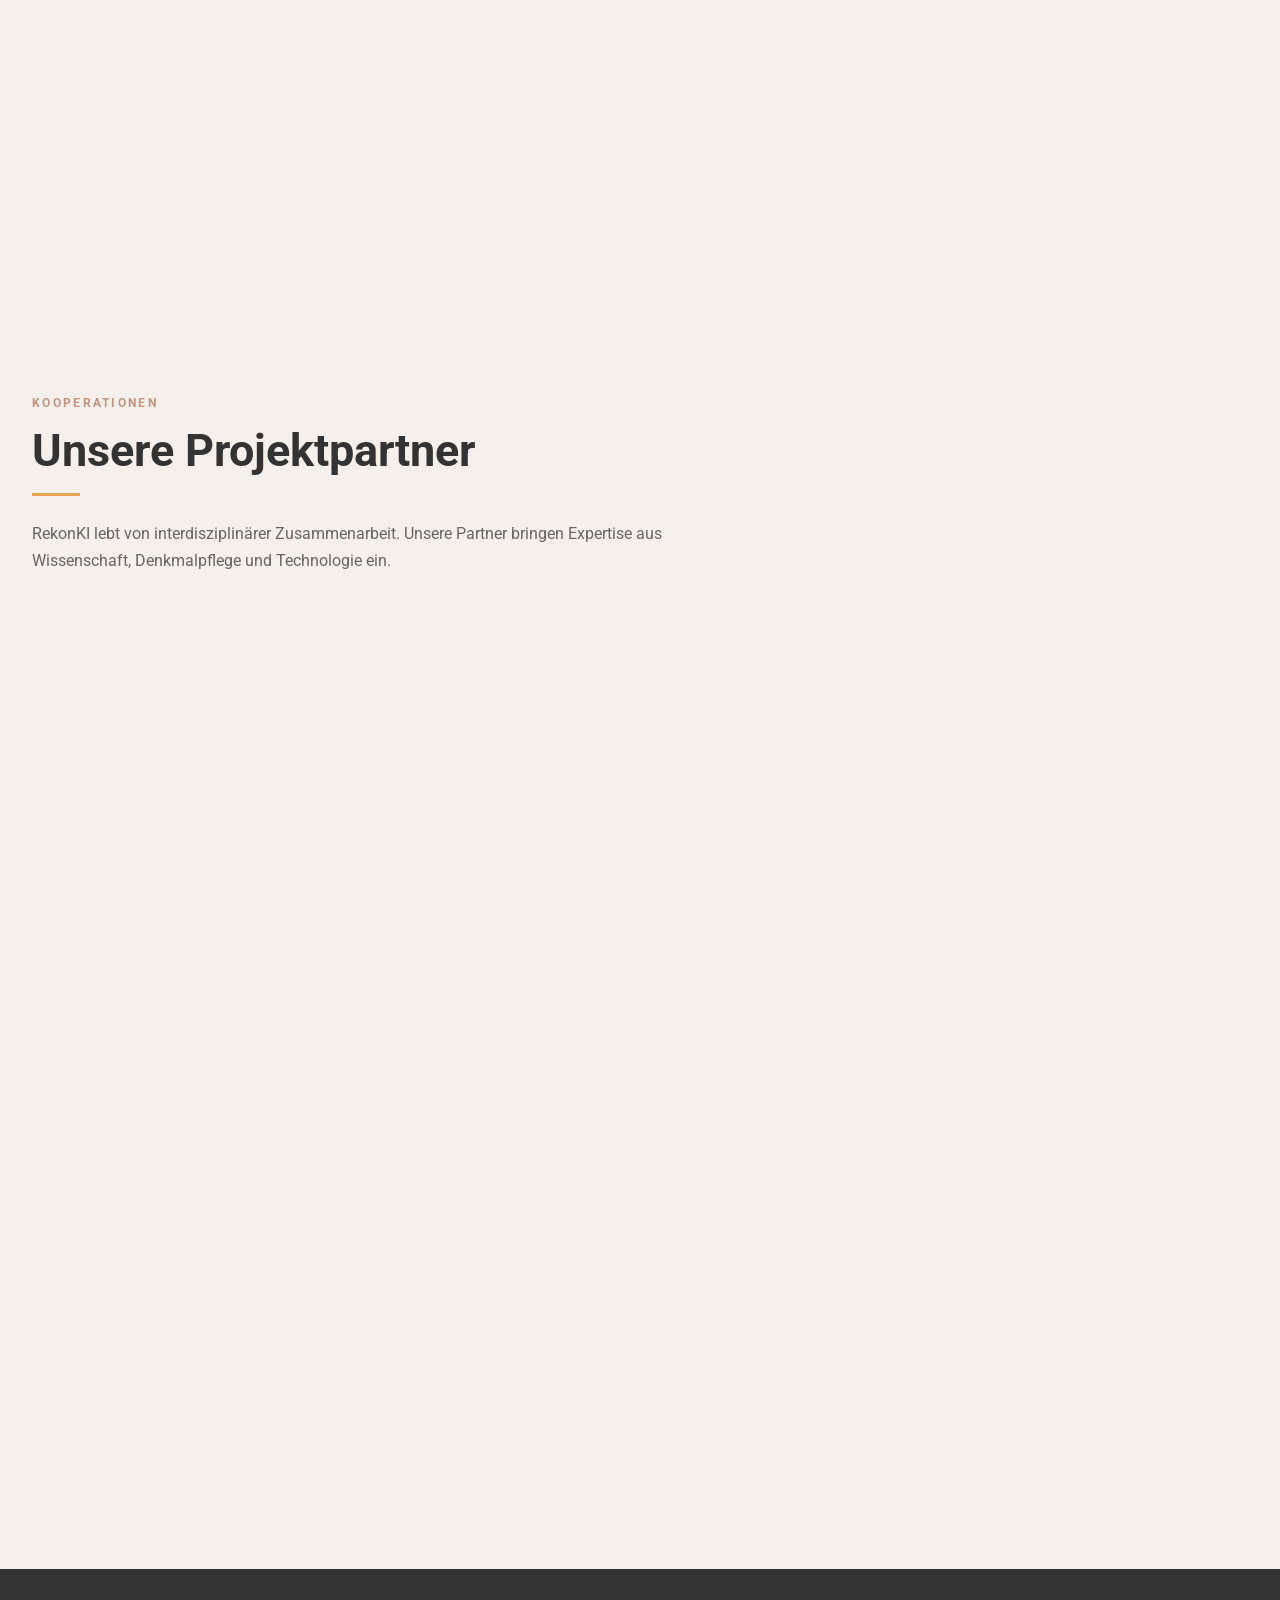
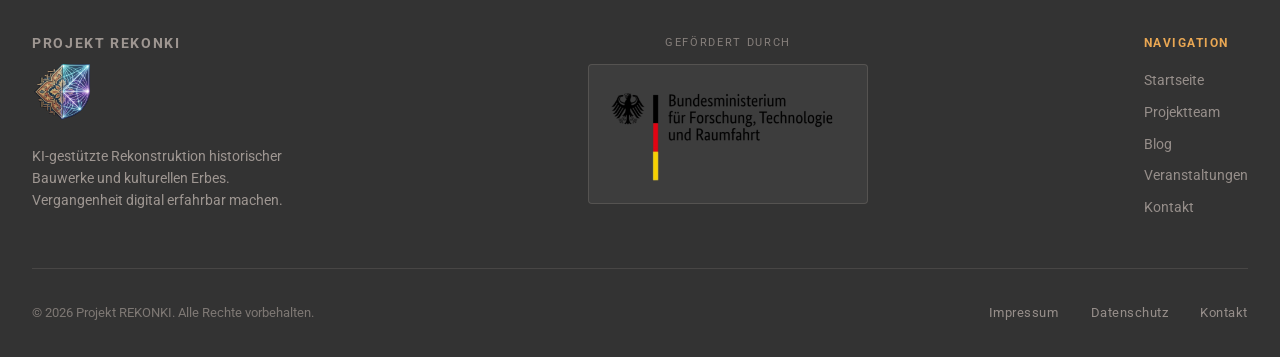
==== commit 1ca6dff5: "Add files via upload" ====
--- a/index.html
+++ b/index.html
@@ -200,6 +200,8 @@
 
 <!-- ╔═══════════════════════════════════════╗ -->
 <!-- ║             NEWS-FEED                 ║ -->
+<!-- Daten & Render → js/news.js             ║ -->
+<!-- Zeigt immer die 3 aktuellsten Posts     ║ -->
 <!-- ╚═══════════════════════════════════════╝ -->
 <section id="news" aria-label="Aktuelle Neuigkeiten" style="background:var(--light-bg);">
   <div class="container">
@@ -208,61 +210,12 @@
         <p class="section-label">Aktuelles</p>
         <h2 class="section-title">Neuigkeiten aus dem Projekt</h2>
       </div>
-      <a href="/pages/coming-soon.html" class="btn-primary" style="margin-bottom:0.5rem;">Alle Beiträge</a>
+      <a href="/pages/blog.html" class="btn-primary" style="margin-bottom:0.5rem;">Alle Beiträge</a>
     </div>
     <div class="divider-accent reveal"></div>
 
-    <div class="news-grid">
-
-      <a href="/pages/coming-soon.html" class="news-card reveal" aria-label="Blogartikel: Projektstart">
-        <img
-          class="news-card-img"
-          src="https://images.unsplash.com/photo-1524178232363-1fb2b075b655?w=800&q=70"
-          alt="Projektteam beim Kickoff-Meeting"
-          loading="lazy"
-        />
-        <div class="news-card-body">
-          <span class="news-tag">Projektstart</span>
-          <h3>Offizieller Projektbeginn 01.01.2026: Die RekonKI-Partner starten in das Projekt</h3>
-          <p>Nach intensiver Vorbereitungsphase ist das Projekt offiziell gestartet. 
-             Das Team lernt sich am 03.02.2026 innerhalb eines Workshops kennen und erarbeitet die Projektplanung.</p>
-          <p class="news-date">05. Januar 2026</p>
-        </div>
-      </a>
-
-      <a href="/pages/coming-soon.html" class="news-card reveal" aria-label="Blogartikel: Forschung">
-        <img
-          class="news-card-img"
-          src="https://images.unsplash.com/photo-1551288049-bebda4e38f71?w=800&q=70"
-          alt="Analyse von Forschungsdaten am Computer"
-          loading="lazy"
-        />
-        <div class="news-card-body">
-          <span class="news-tag">Forschung</span>
-          <h3>Anwendungsszenarien und Anforderungsdefinitionen werden identifiziert</h3>
-          <p>Im intensiven Austausch der Projektteilnehmer werden die Prozesse aufgenommen.
-             Der nächste Schritt ist die Erarbeitung der Anforderungen von den Projektpartnern.</p>
-          <p class="news-date">15. April 2026</p>
-        </div>
-      </a>
-
-      <a href="/pages/coming-soon.html" class="news-card reveal" aria-label="Blogartikel: Projekttreffen">
-        <img
-          class="news-card-img"
-          src="/pic/pic_gruppe.jpg"
-          alt="Gruppenfoto der Projektpartner"
-          loading="lazy"
-        />
-        <div class="news-card-body">
-          <span class="news-tag">Veranstaltung</span>
-          <h3>Projekttreffen am 26.05.2026 am Designcampus Pilnitz</h3>
-          <p>Am 26.05.2026 trafen sich die Projektpartner im Beisein des Projektträgers im Wasserpalais des Schlosses Pillnitz.
-            Es war das erste persönliche Kennenlernen aller Projektbeteiligten in perfekter Atmosphäre.</p>
-          <p class="news-date">26. Mai 2026</p>
-        </div>
-      </a>
-
-    </div><!-- /news-grid -->
+    <div class="news-grid" id="news-grid"></div>
+
   </div>
 </section>
 
@@ -295,6 +248,7 @@
 <!-- Scripts -->
 <script src="js/main.js"></script>
 <script src="js/partners.js"></script>
+<script src="js/news.js"></script>
 <script src="js/components.js"></script>
 
 </body>
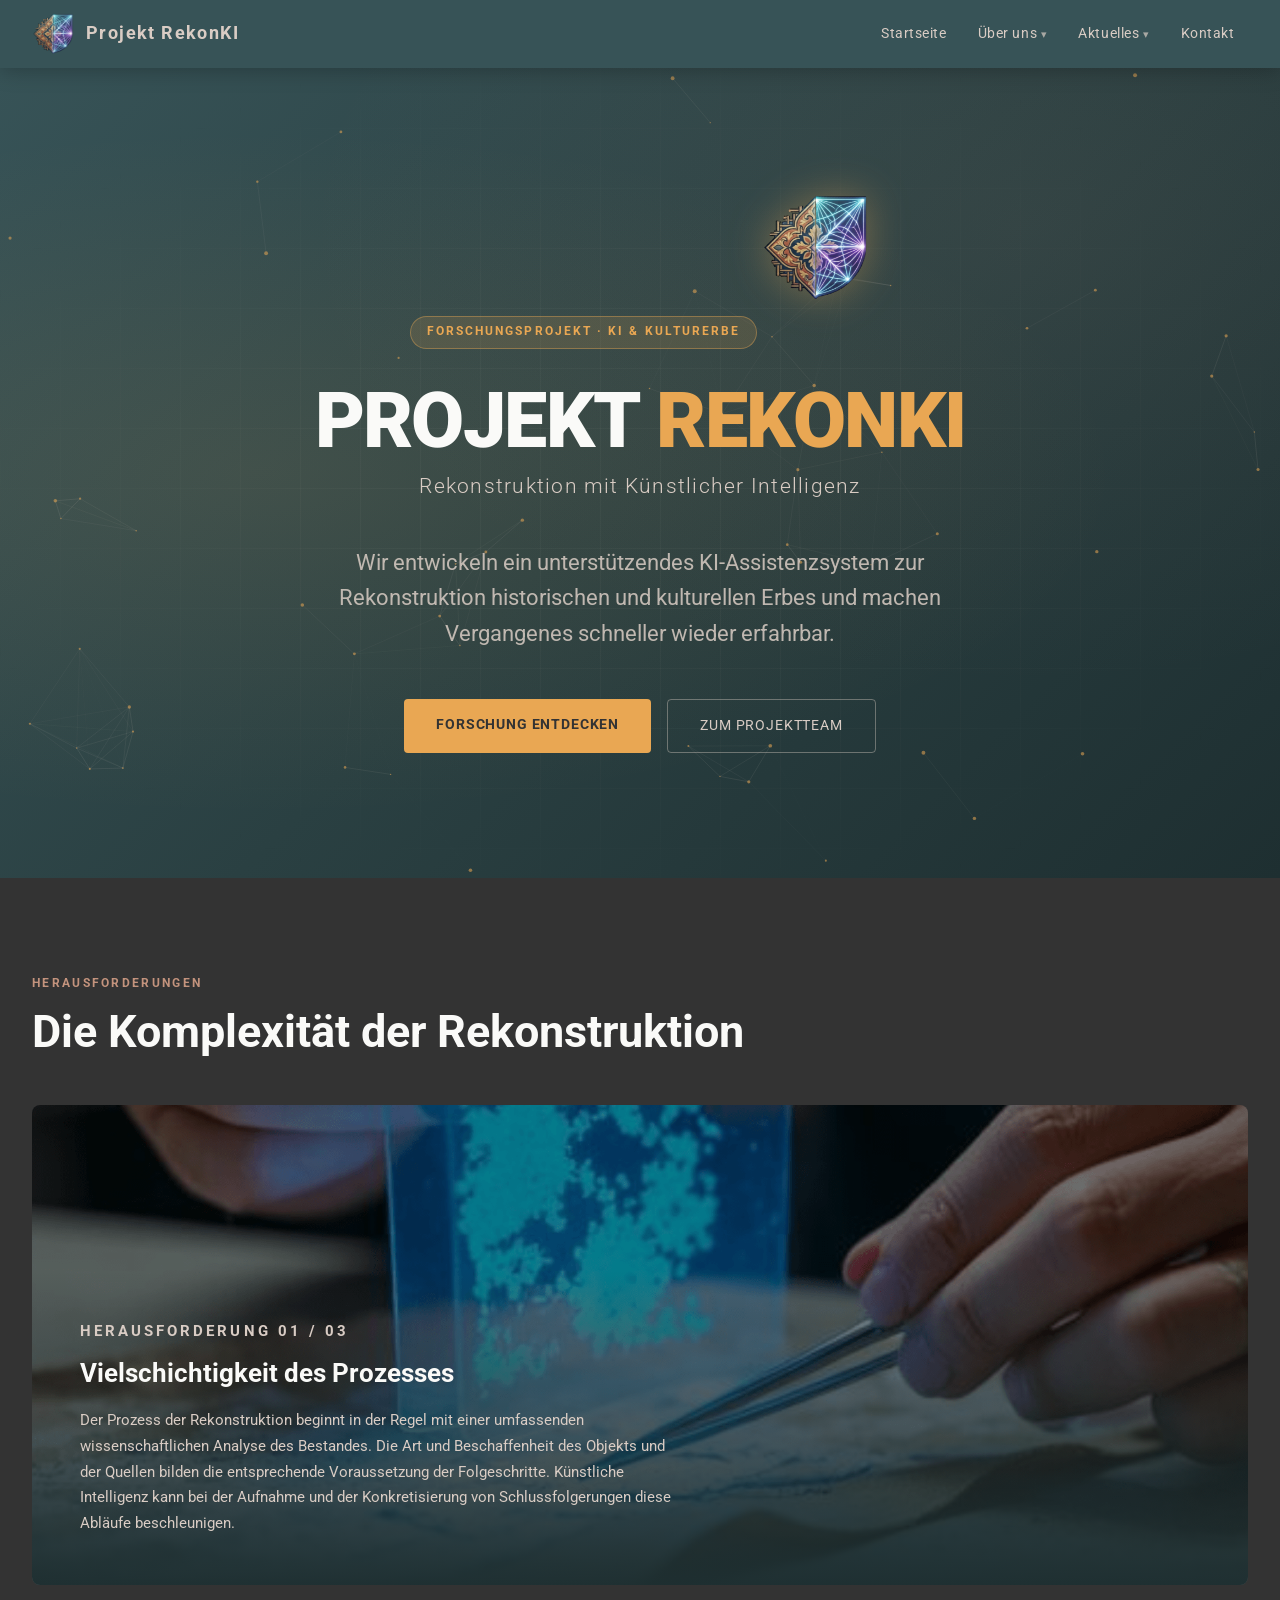
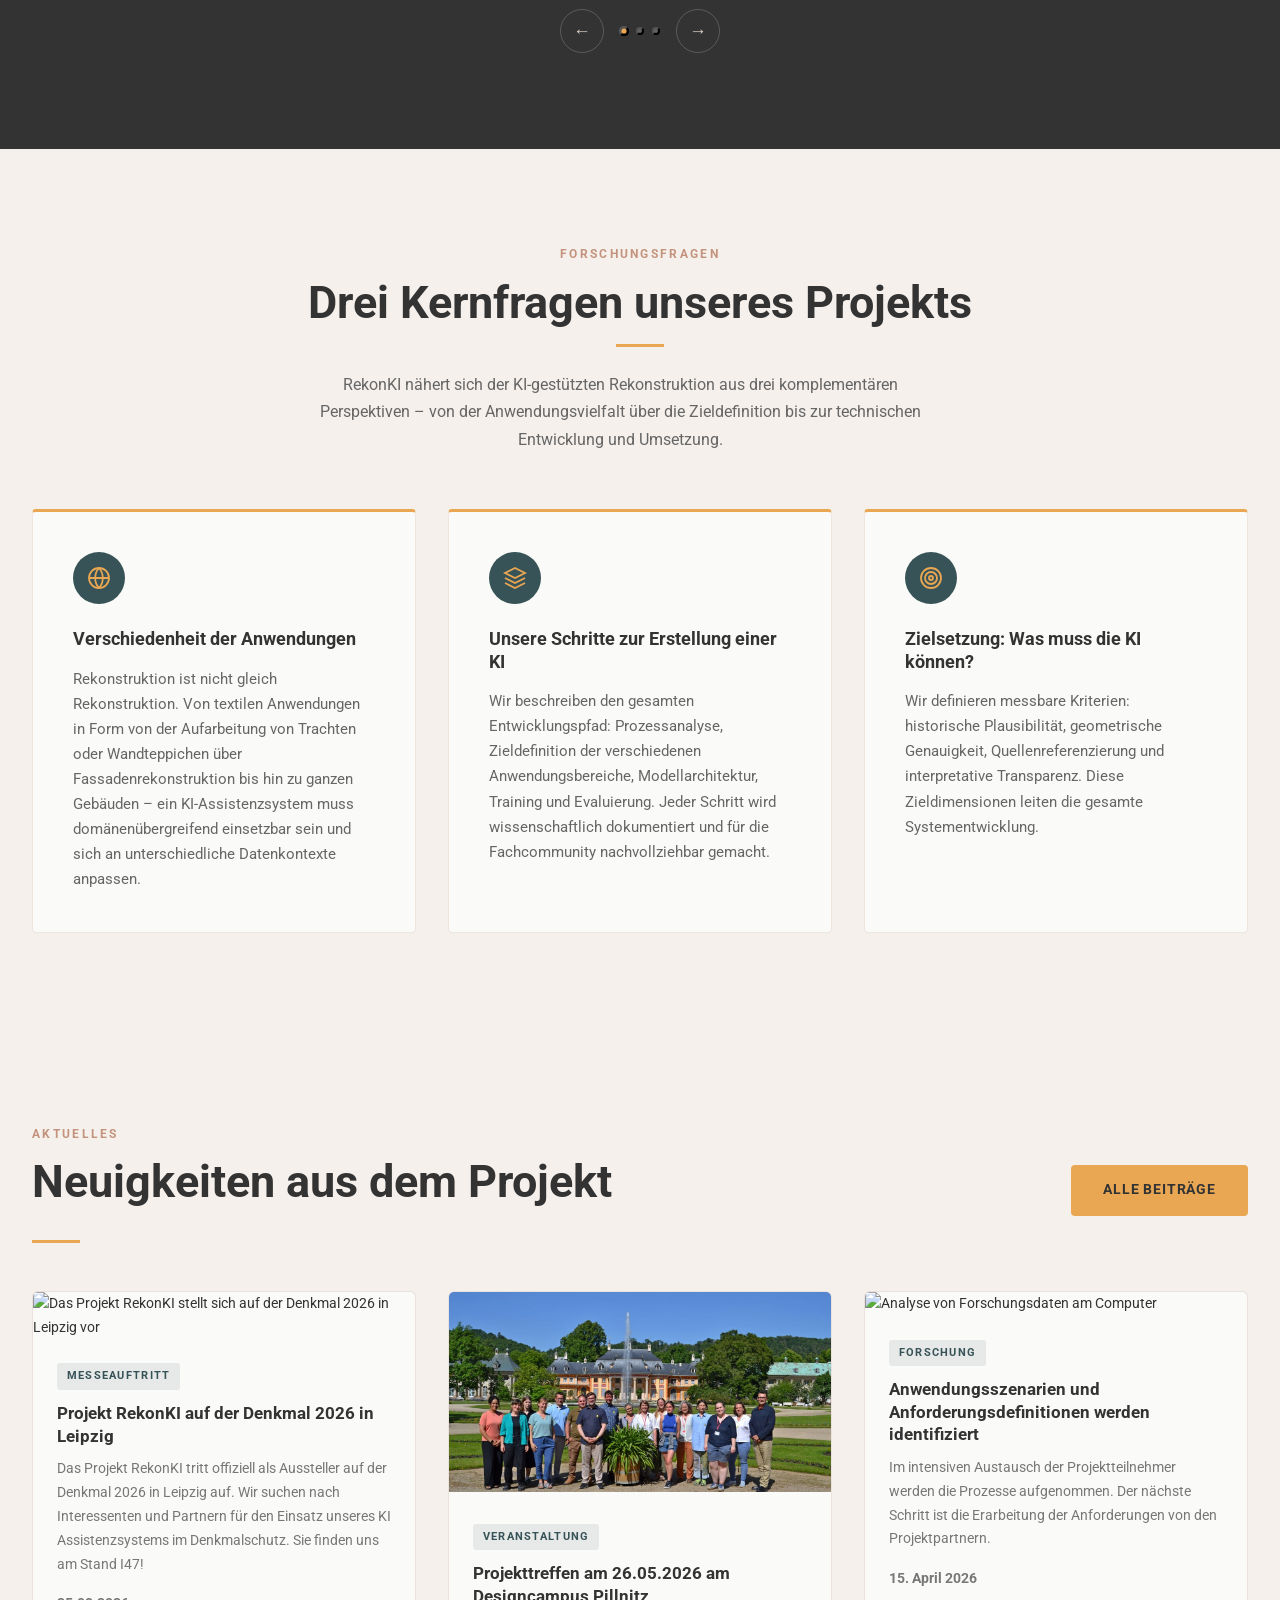
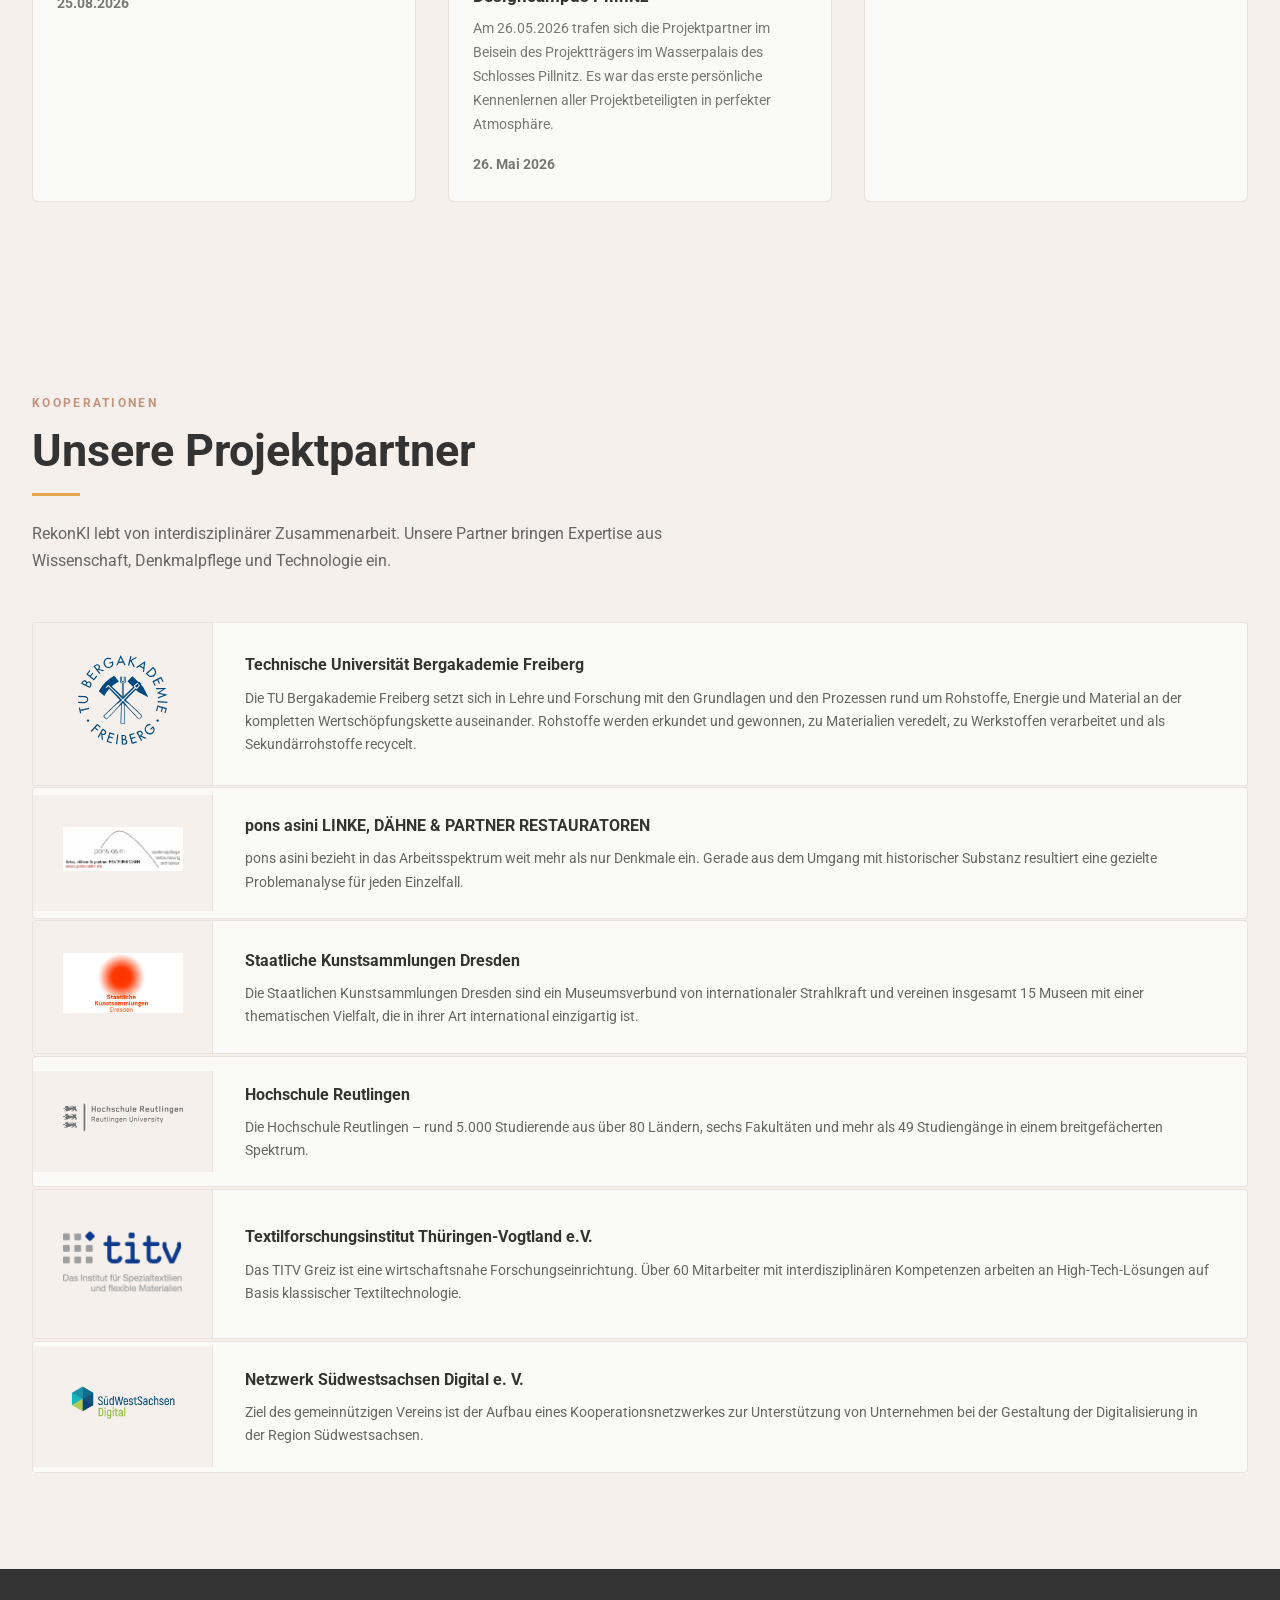
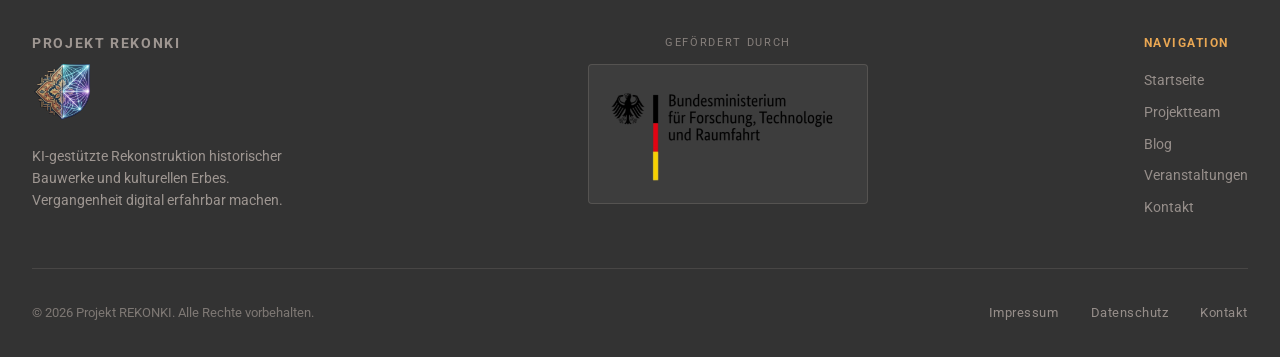
==== commit 2b88a9c5: "Add animated data-point network background to hero section Replaces the static hero gradient with a " ====
--- a/index.html
+++ b/index.html
@@ -24,6 +24,7 @@
 <!-- ║              HERO                     ║ -->
 <!-- ╚═══════════════════════════════════════╝ -->
 <section id="hero" aria-label="Willkommensbereich">
+  <canvas id="hero-network" aria-hidden="true"></canvas>
   <div class="hero-content">
     <div class="hero-badge">Forschungsprojekt · KI & Kulturerbe</div>
 
@@ -246,6 +247,7 @@
 <div id="site-footer"></div>
 
 <!-- Scripts -->
+<script src="js/hero-network.js"></script>
 <script src="js/main.js"></script>
 <script src="js/partners.js"></script>
 <script src="js/news.js"></script>
--- a/css/style.css
+++ b/css/style.css
@@ -158,6 +158,18 @@
     linear-gradient(90deg, rgba(217,204,196,0.04) 1px, transparent 1px);
   background-size: 60px 60px;
   mask-image: radial-gradient(ellipse at center, black 30%, transparent 80%);
+}
+
+#hero-network {
+  position: absolute;
+  inset: 0;
+  width: 100%;
+  height: 100%;
+  z-index: 0;
+}
+
+@media (prefers-reduced-motion: reduce) {
+  #hero-network { display: none; }
 }
 
 .hero-content {
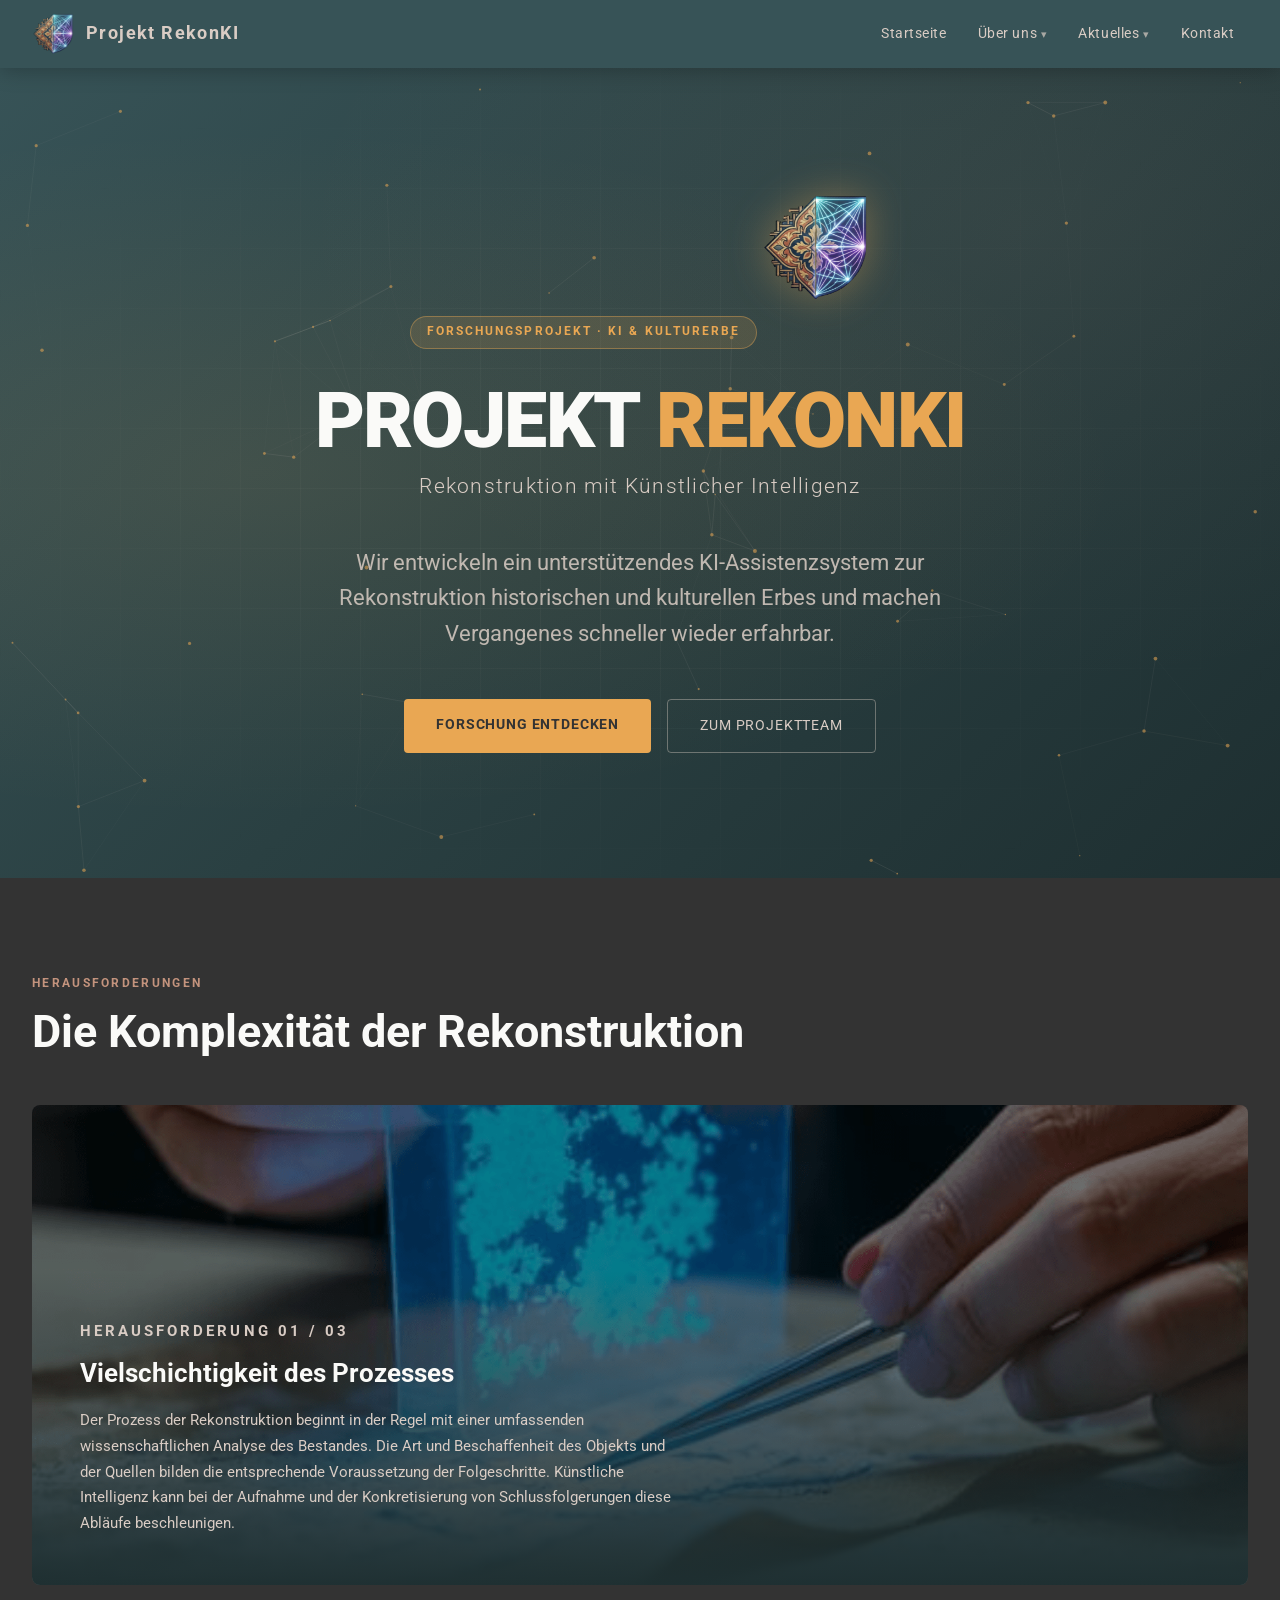
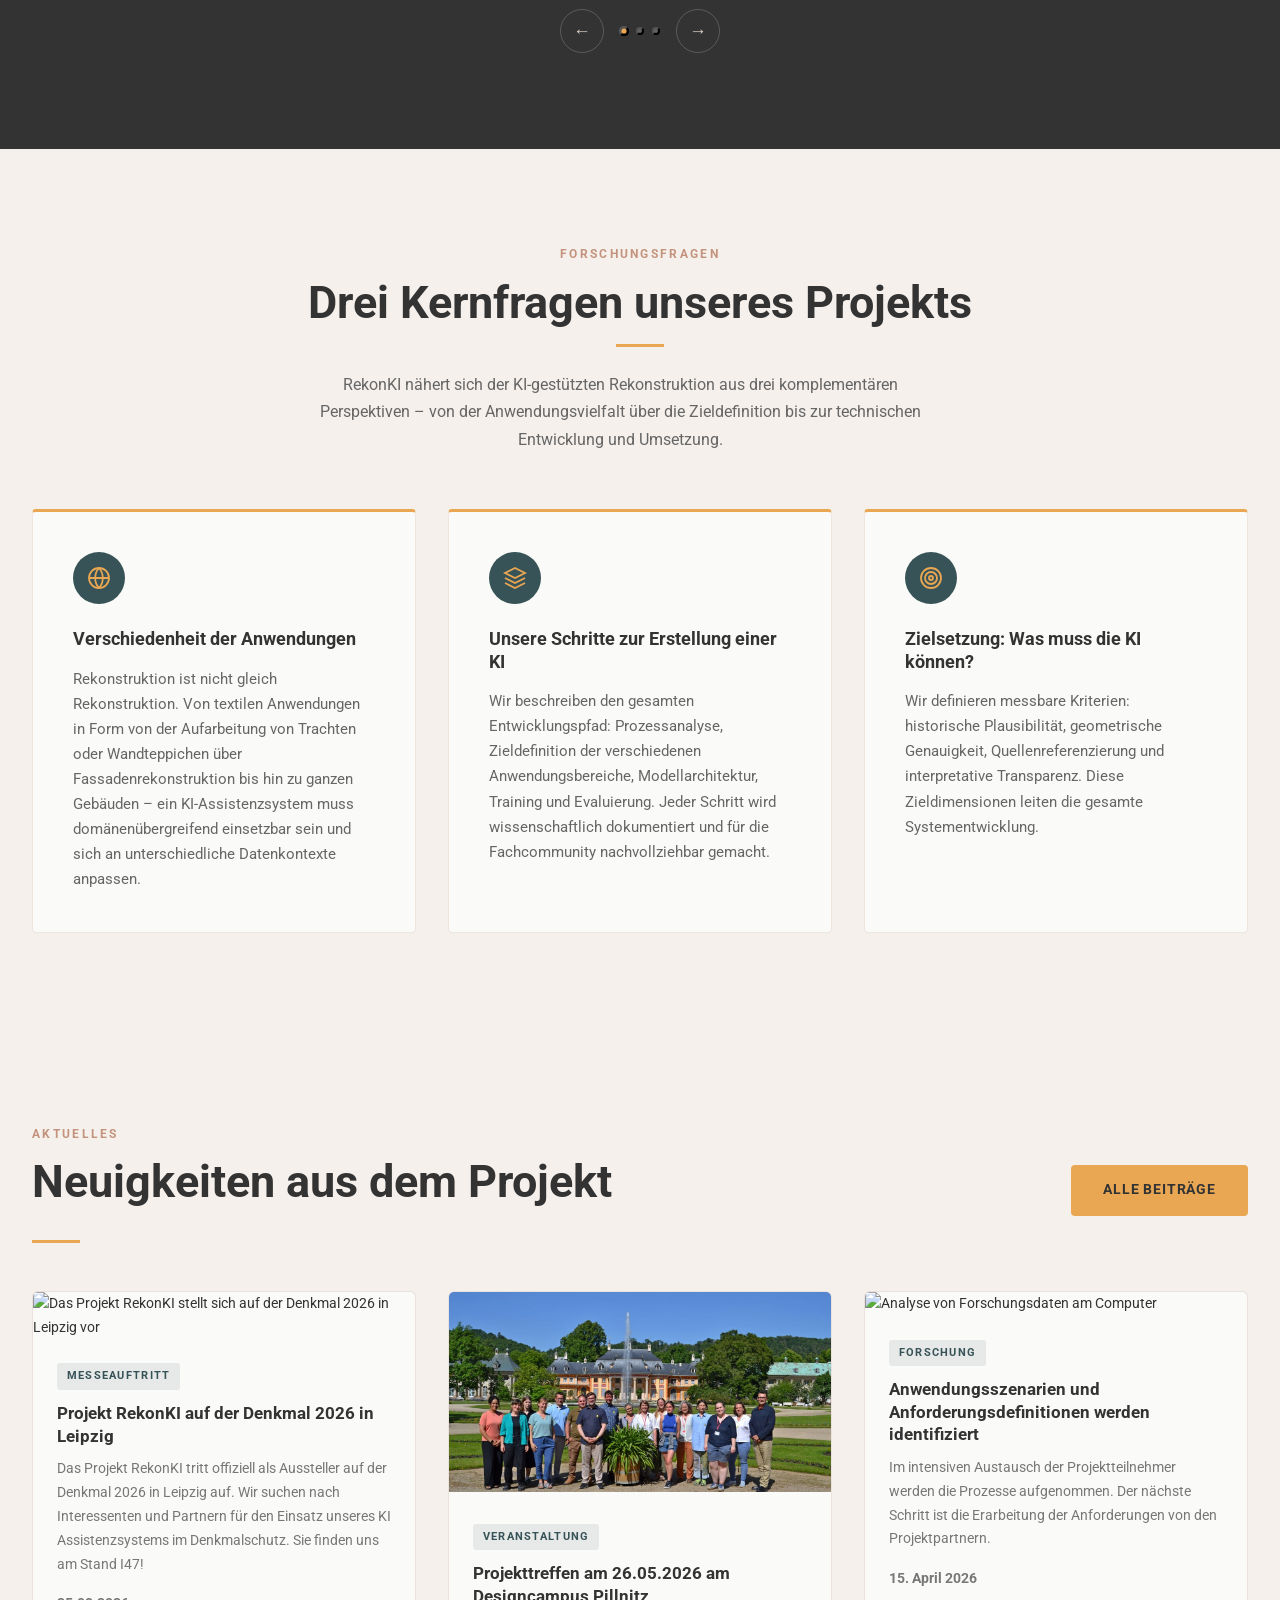
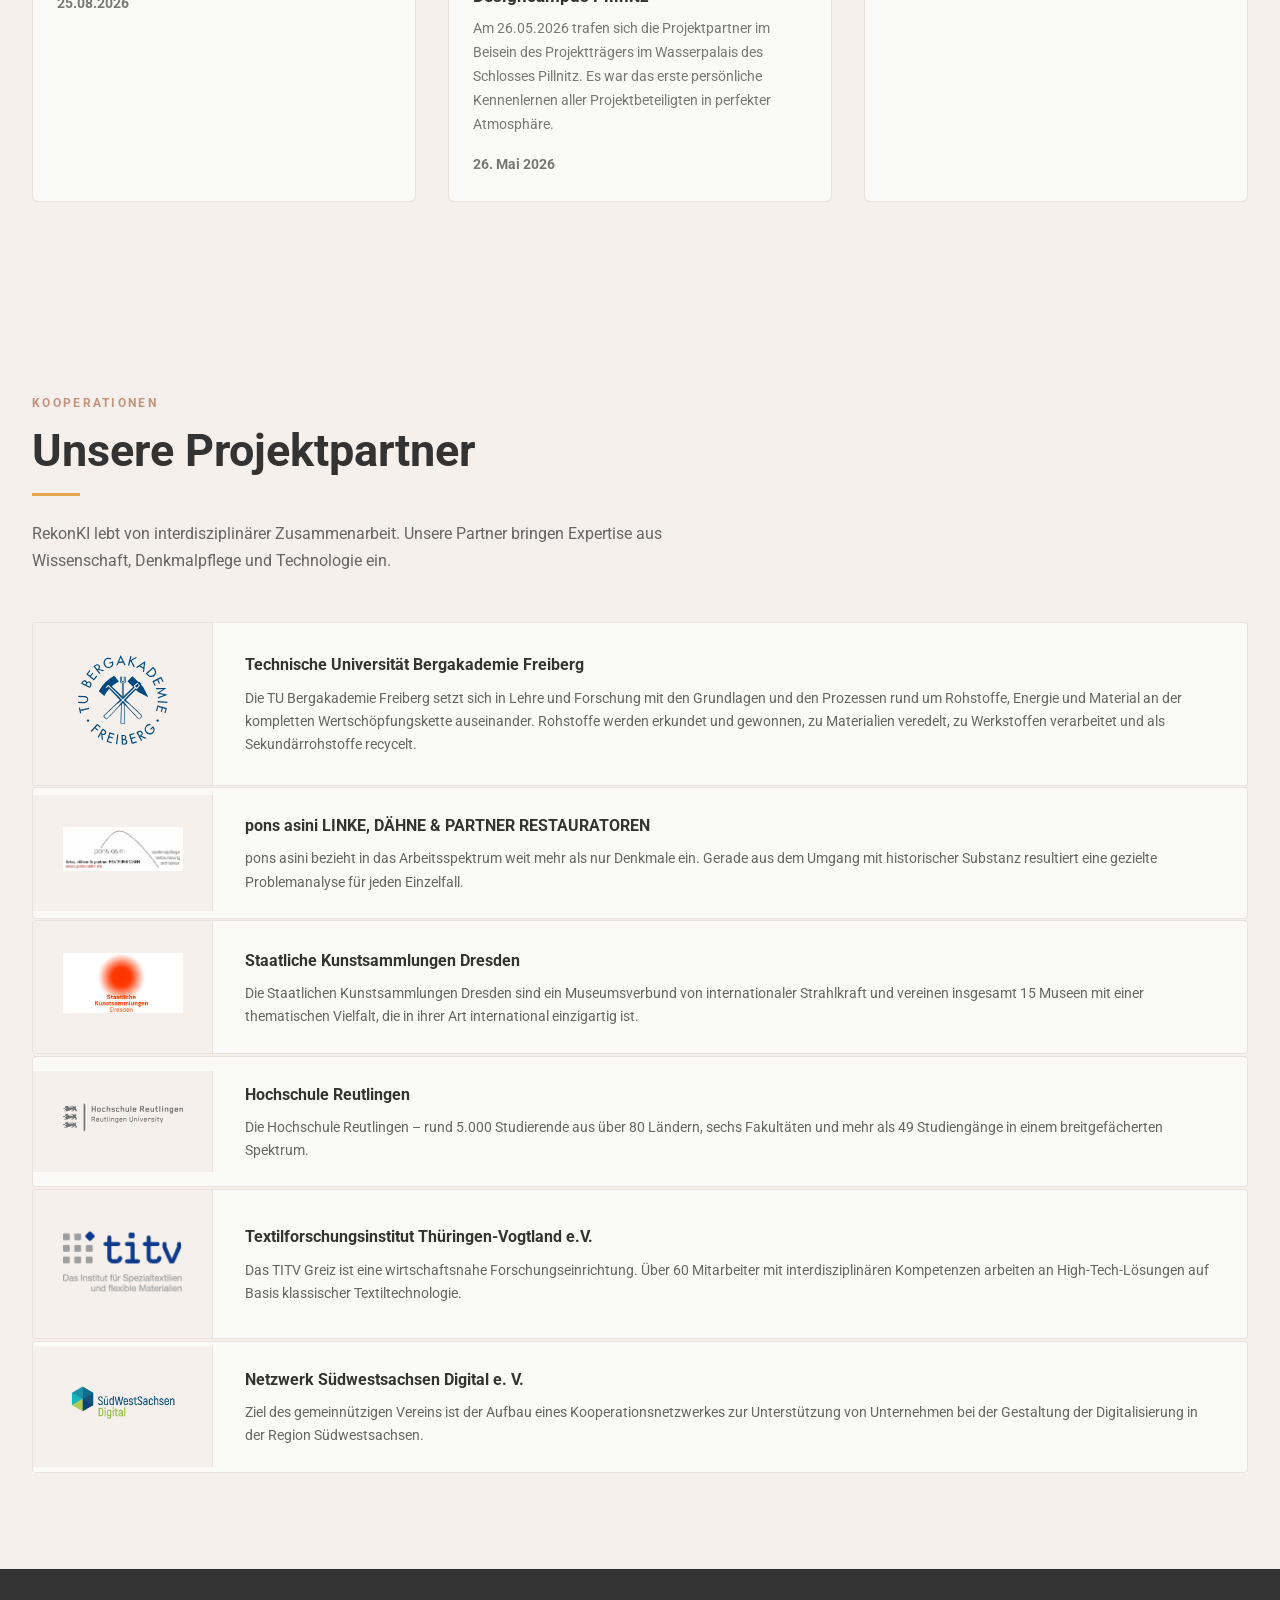
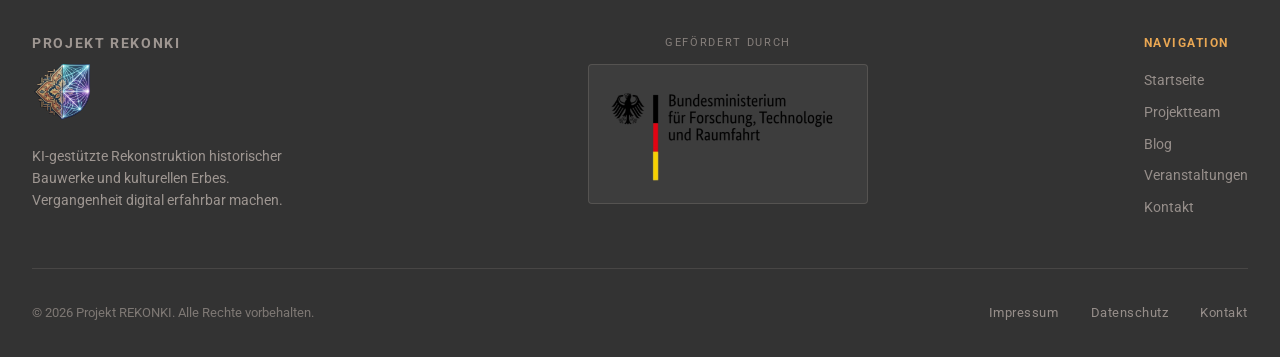
==== commit 39002a3c: "Impressum/Datenschutz nach DSGVO & DDG überarbeiten, Google Fonts lokal einbinden - Impressum auf § " ====
--- a/index.html
+++ b/index.html
@@ -5,11 +5,6 @@
   <meta name="viewport" content="width=device-width, initial-scale=1.0" />
   <meta name="description" content="Projekt REKONKI – KI-gestützte Rekonstruktion kulturellen Erbes." />
   <title>REKONKI – Rekonstruktion mit Künstlicher Intelligenz</title>
-
-  <!-- Fonts -->
-  <link rel="preconnect" href="https://fonts.googleapis.com" />
-  <link rel="preconnect" href="https://fonts.gstatic.com" crossorigin />
-  <link href="https://fonts.googleapis.com/css2?family=Roboto:wght@300;400;700;900&display=swap" rel="stylesheet" />
 
   <!-- Styles -->
   <link rel="stylesheet" href="css/style.css" />
--- a/css/style.css
+++ b/css/style.css
@@ -1,4 +1,10 @@
-@import url('https://fonts.googleapis.com/css2?family=Roboto:wght@300;400;700;900&display=swap');
+@font-face {
+  font-family: 'Roboto';
+  font-style: normal;
+  font-weight: 100 900;
+  font-display: swap;
+  src: url('/fonts/roboto-latin-var.woff2') format('woff2');
+}
 
 :root {
   --dark: #333333;
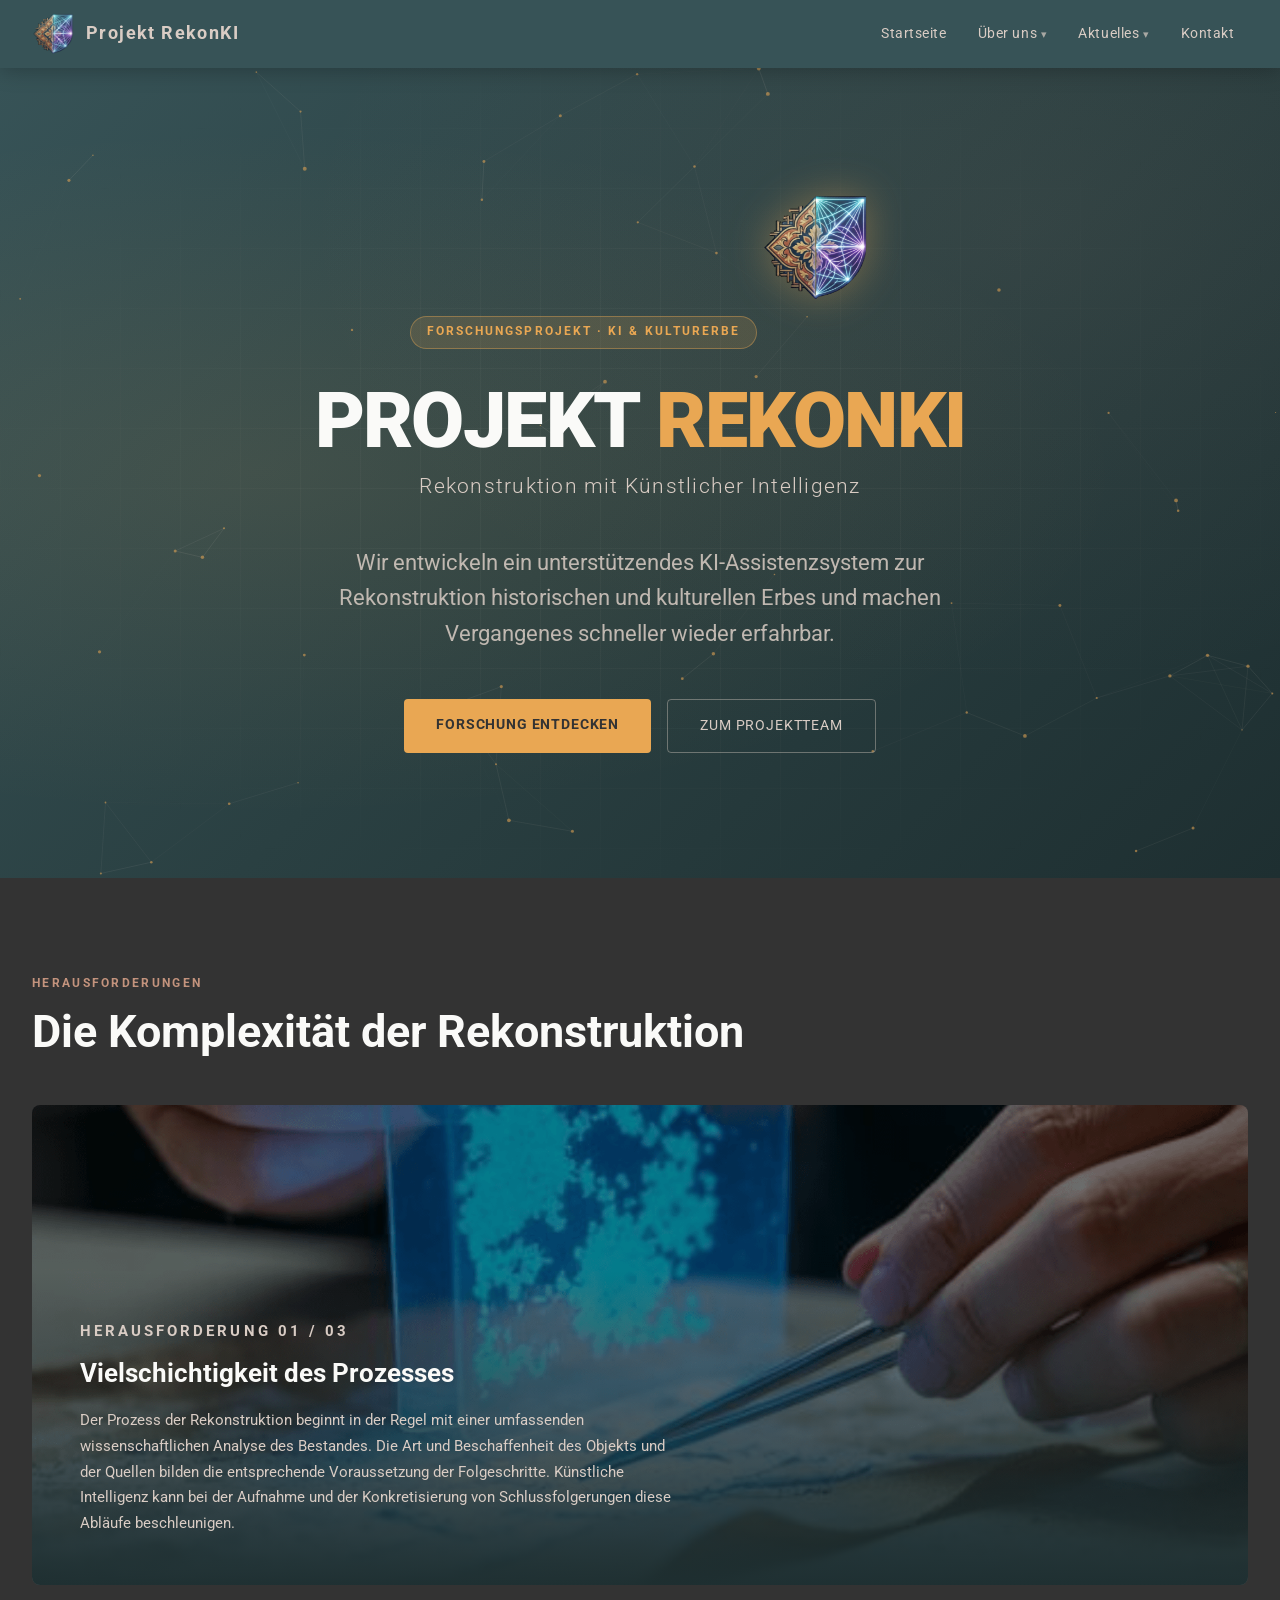
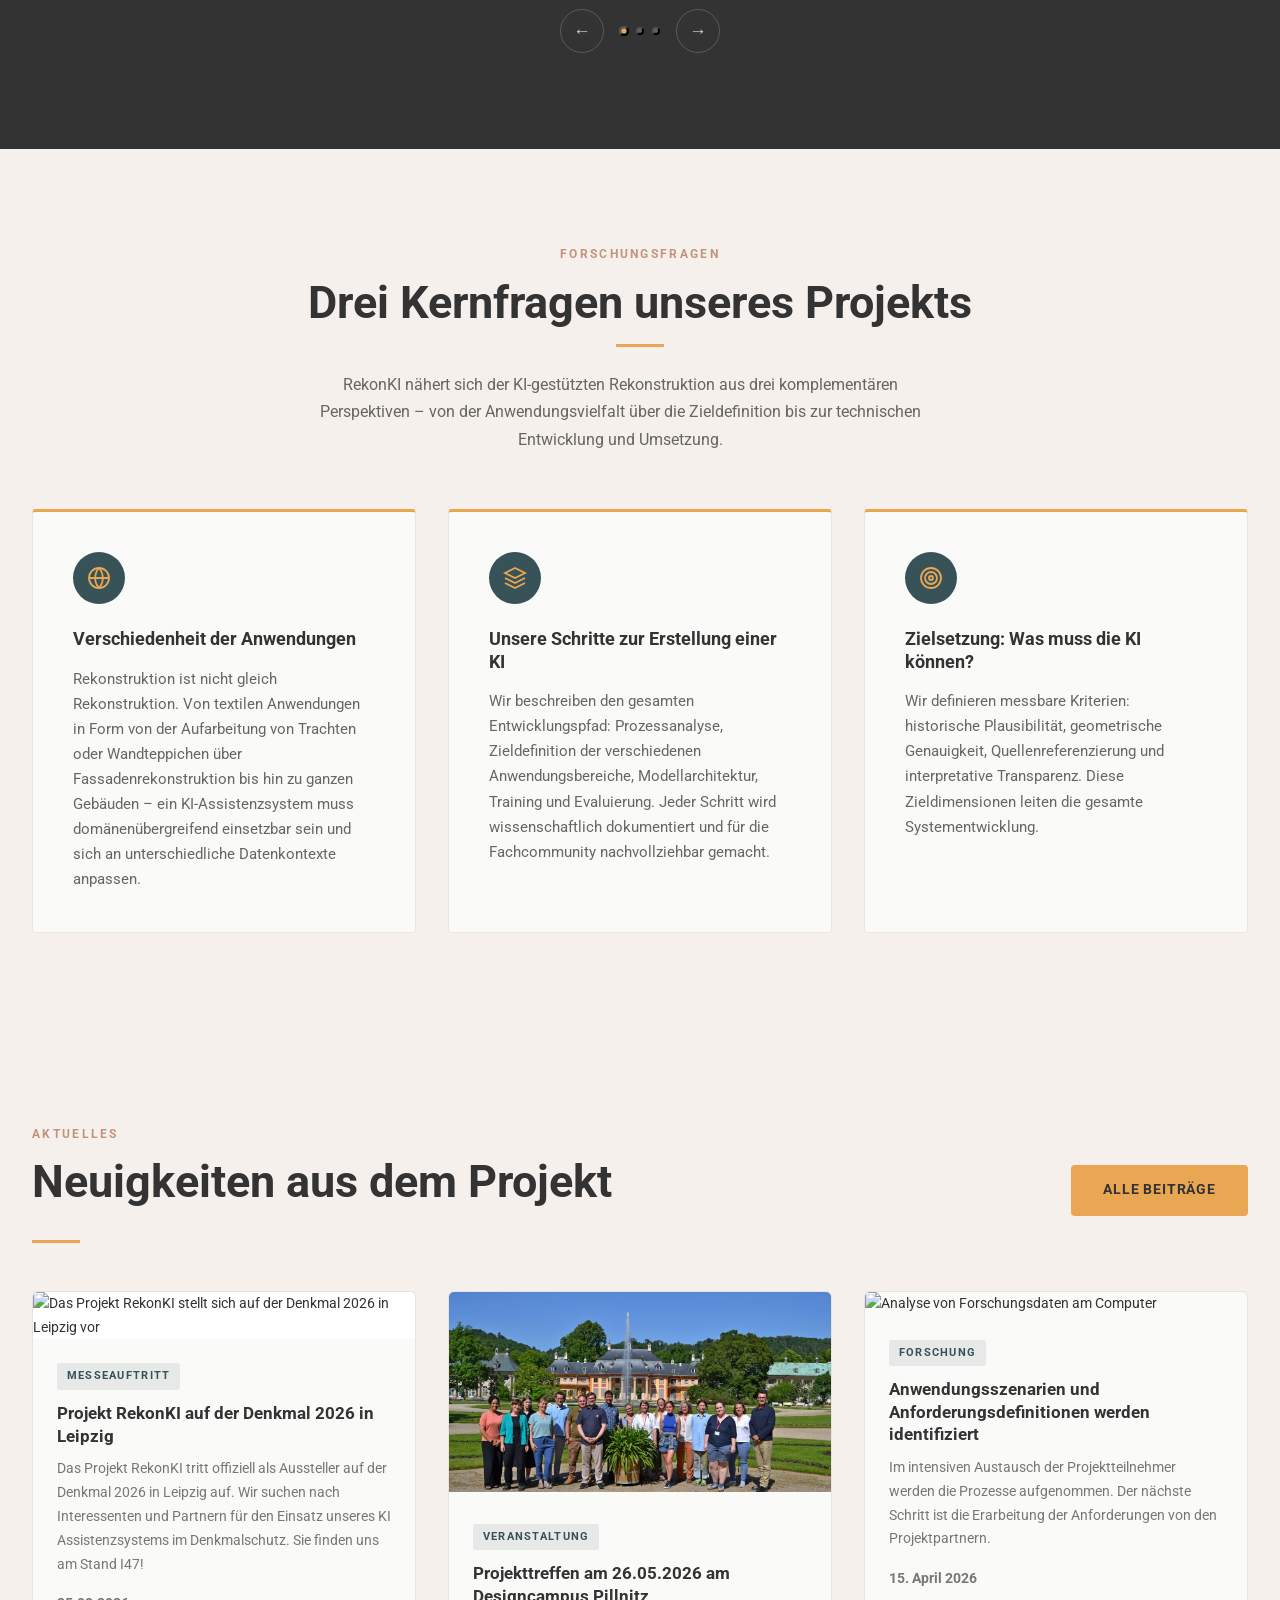
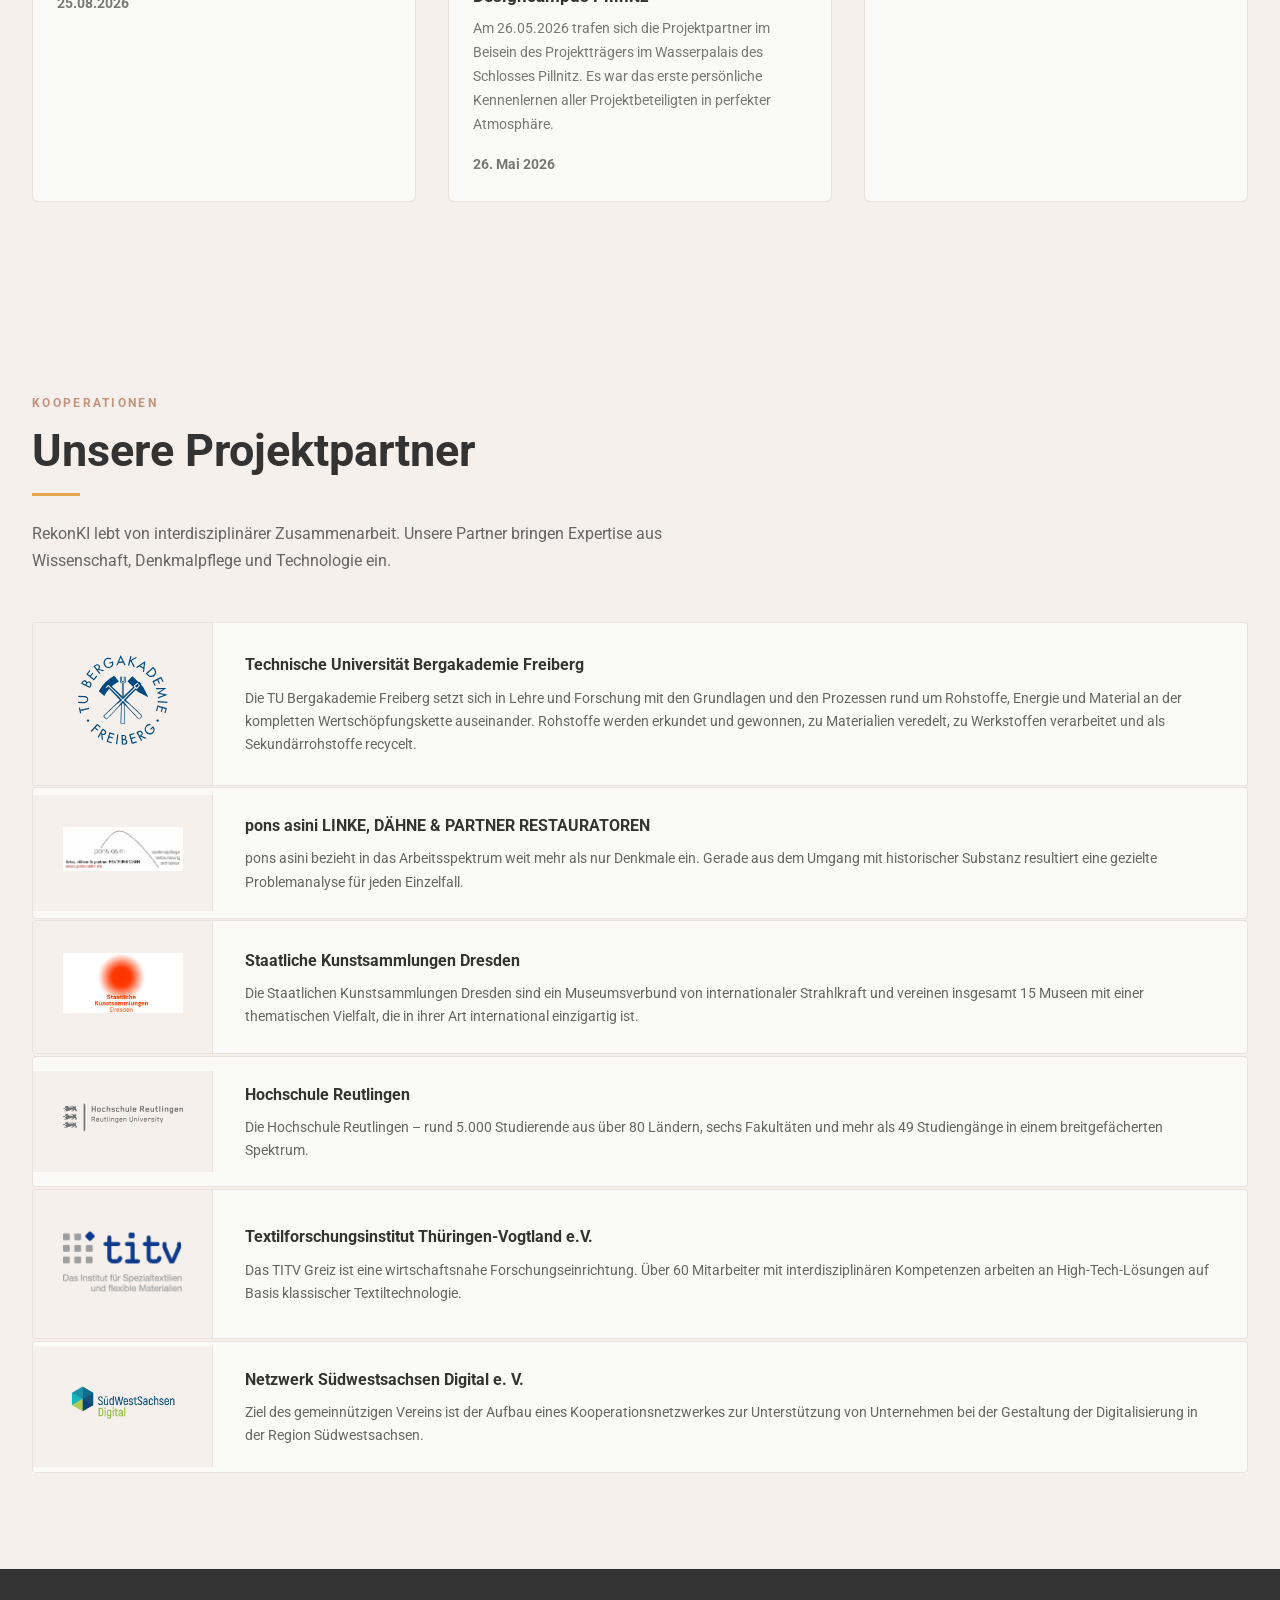
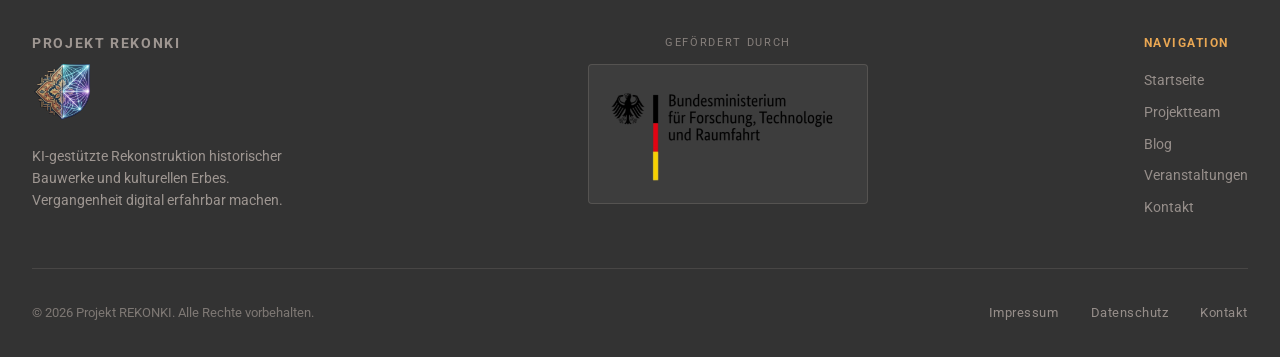
==== commit cb040a61: "Cache-Busting für partners.js hinzufügen partner.js wurde zuletzt korrekt aktualisiert (TU Bergakade" ====
--- a/index.html
+++ b/index.html
@@ -244,7 +244,7 @@
 <!-- Scripts -->
 <script src="js/hero-network.js"></script>
 <script src="js/main.js"></script>
-<script src="js/partners.js"></script>
+<script src="js/partners.js?v=20260907"></script>
 <script src="js/news.js"></script>
 <script src="js/components.js"></script>
 
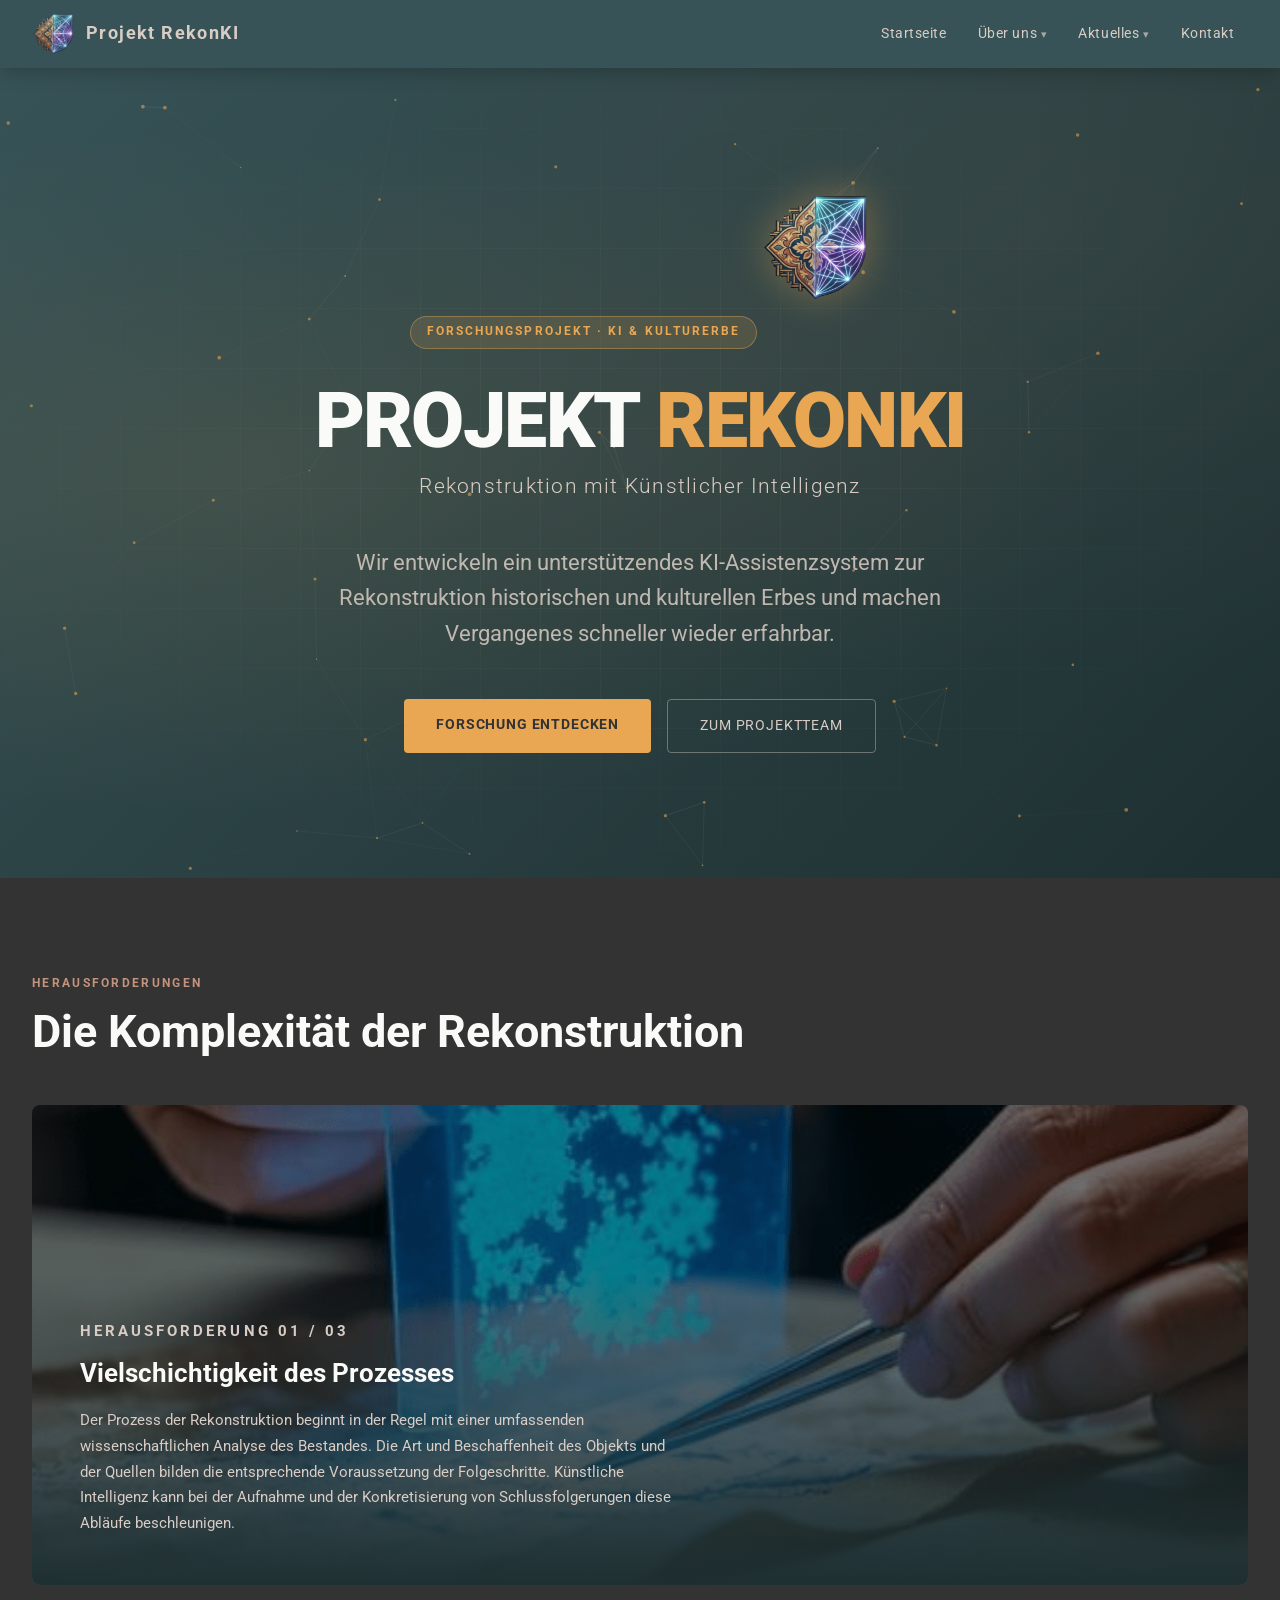
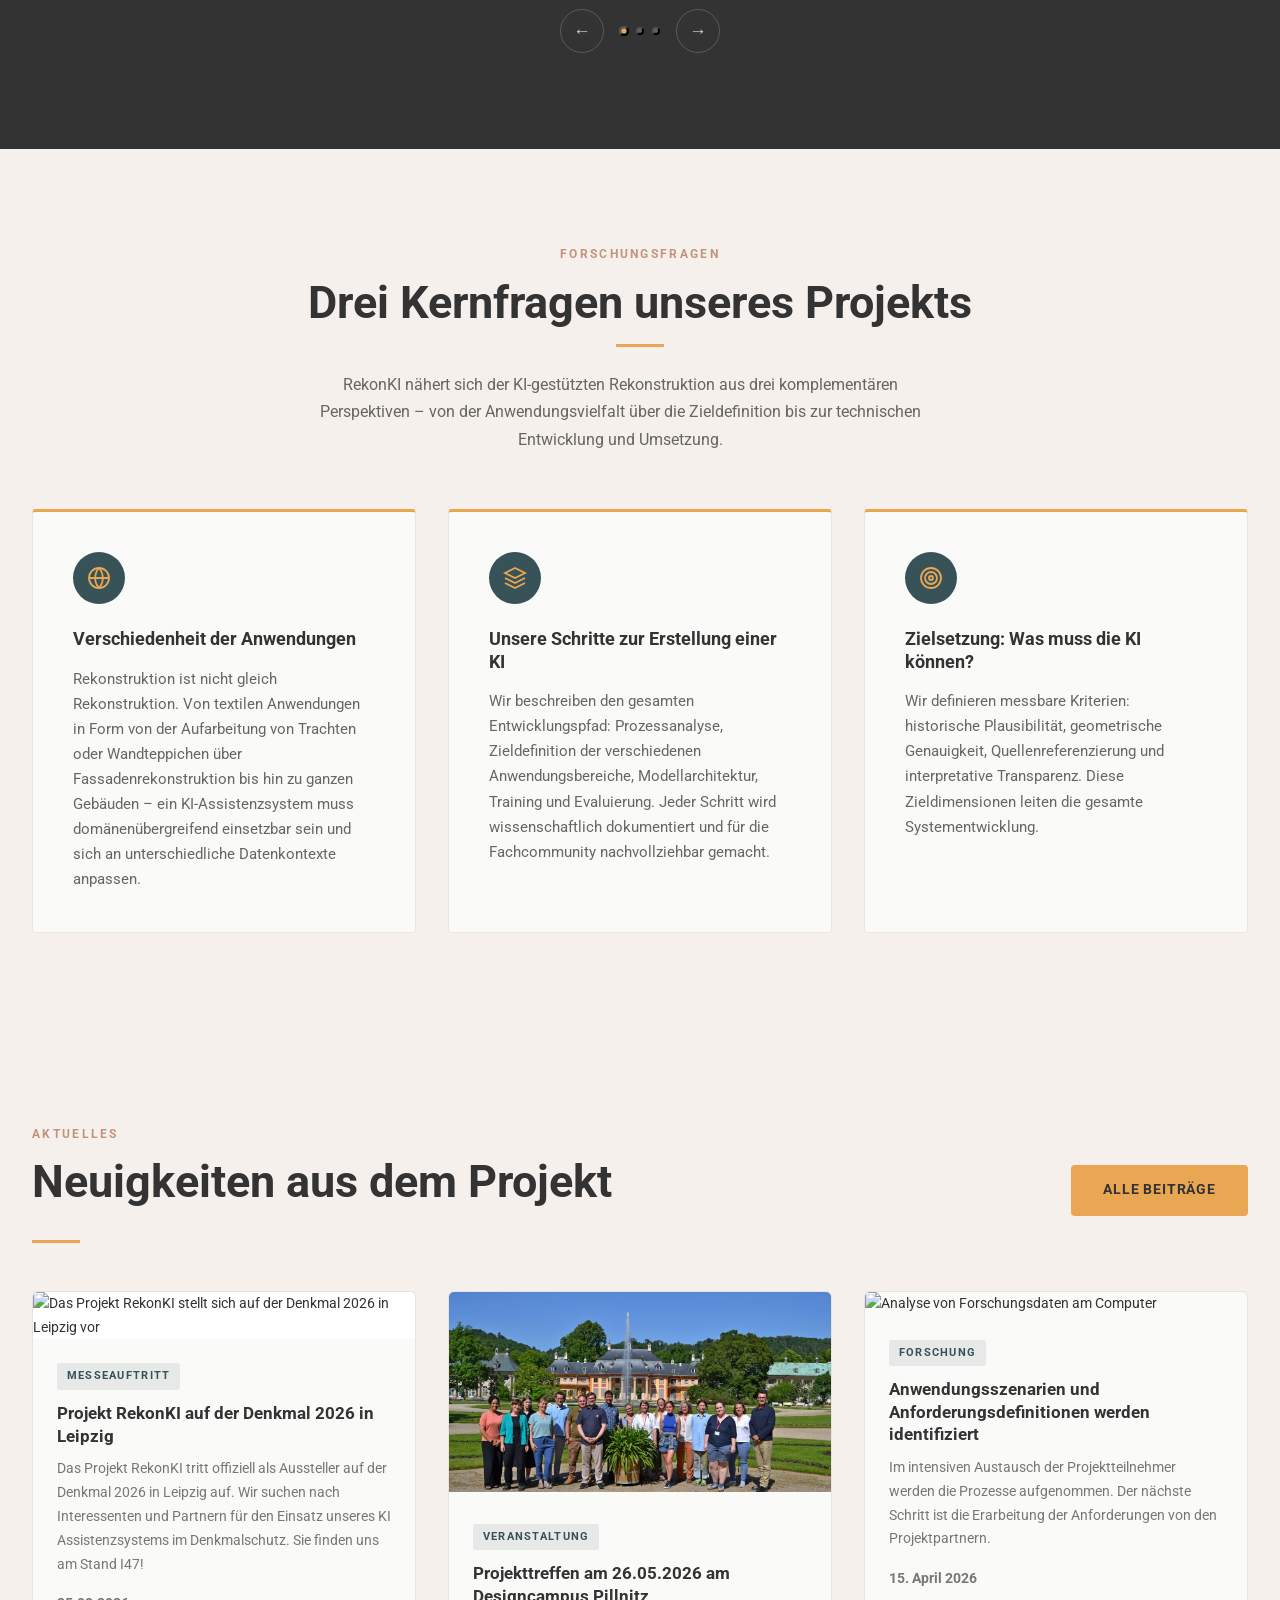
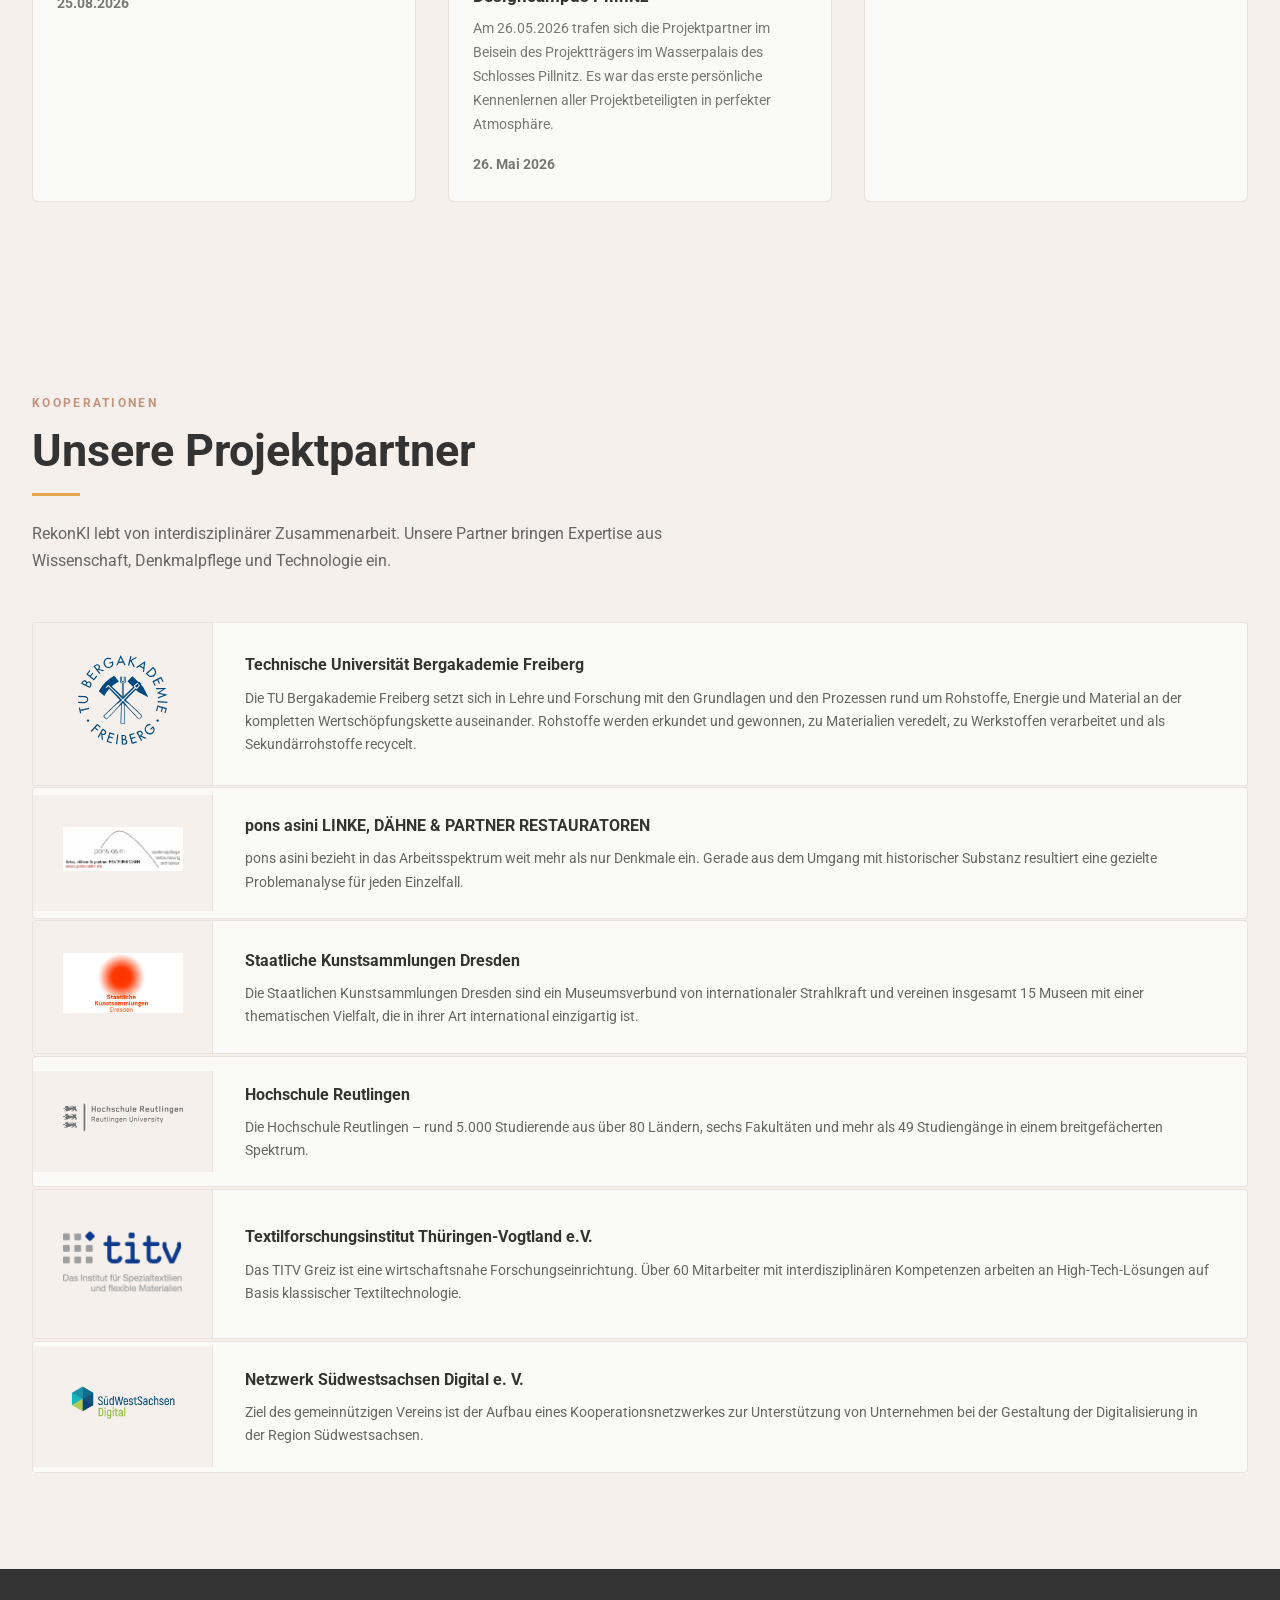
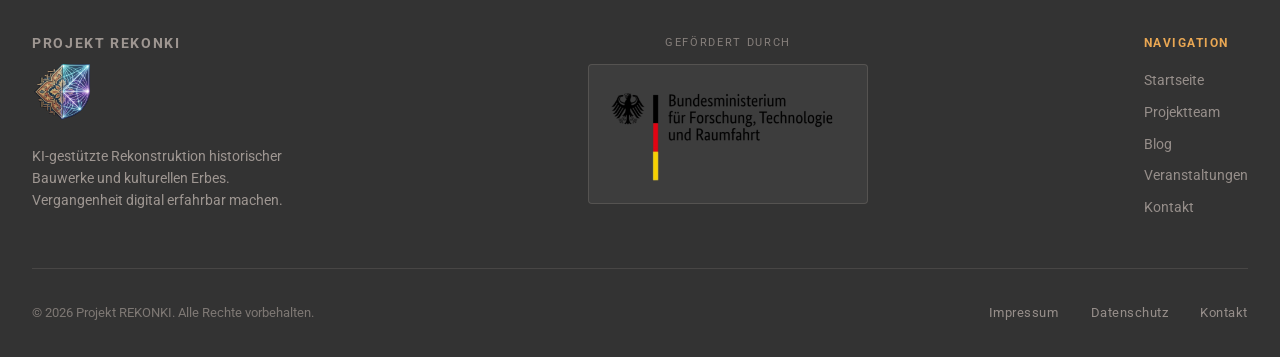
==== commit 35c61a6d: "Cache-Busting für news.js hinzufügen Gleiches Caching-Problem wie bei partners.js: news.js wurde ohn" ====
--- a/index.html
+++ b/index.html
@@ -245,7 +245,7 @@
 <script src="js/hero-network.js"></script>
 <script src="js/main.js"></script>
 <script src="js/partners.js?v=20260907"></script>
-<script src="js/news.js"></script>
+<script src="js/news.js?v=20260907"></script>
 <script src="js/components.js"></script>
 
 </body>
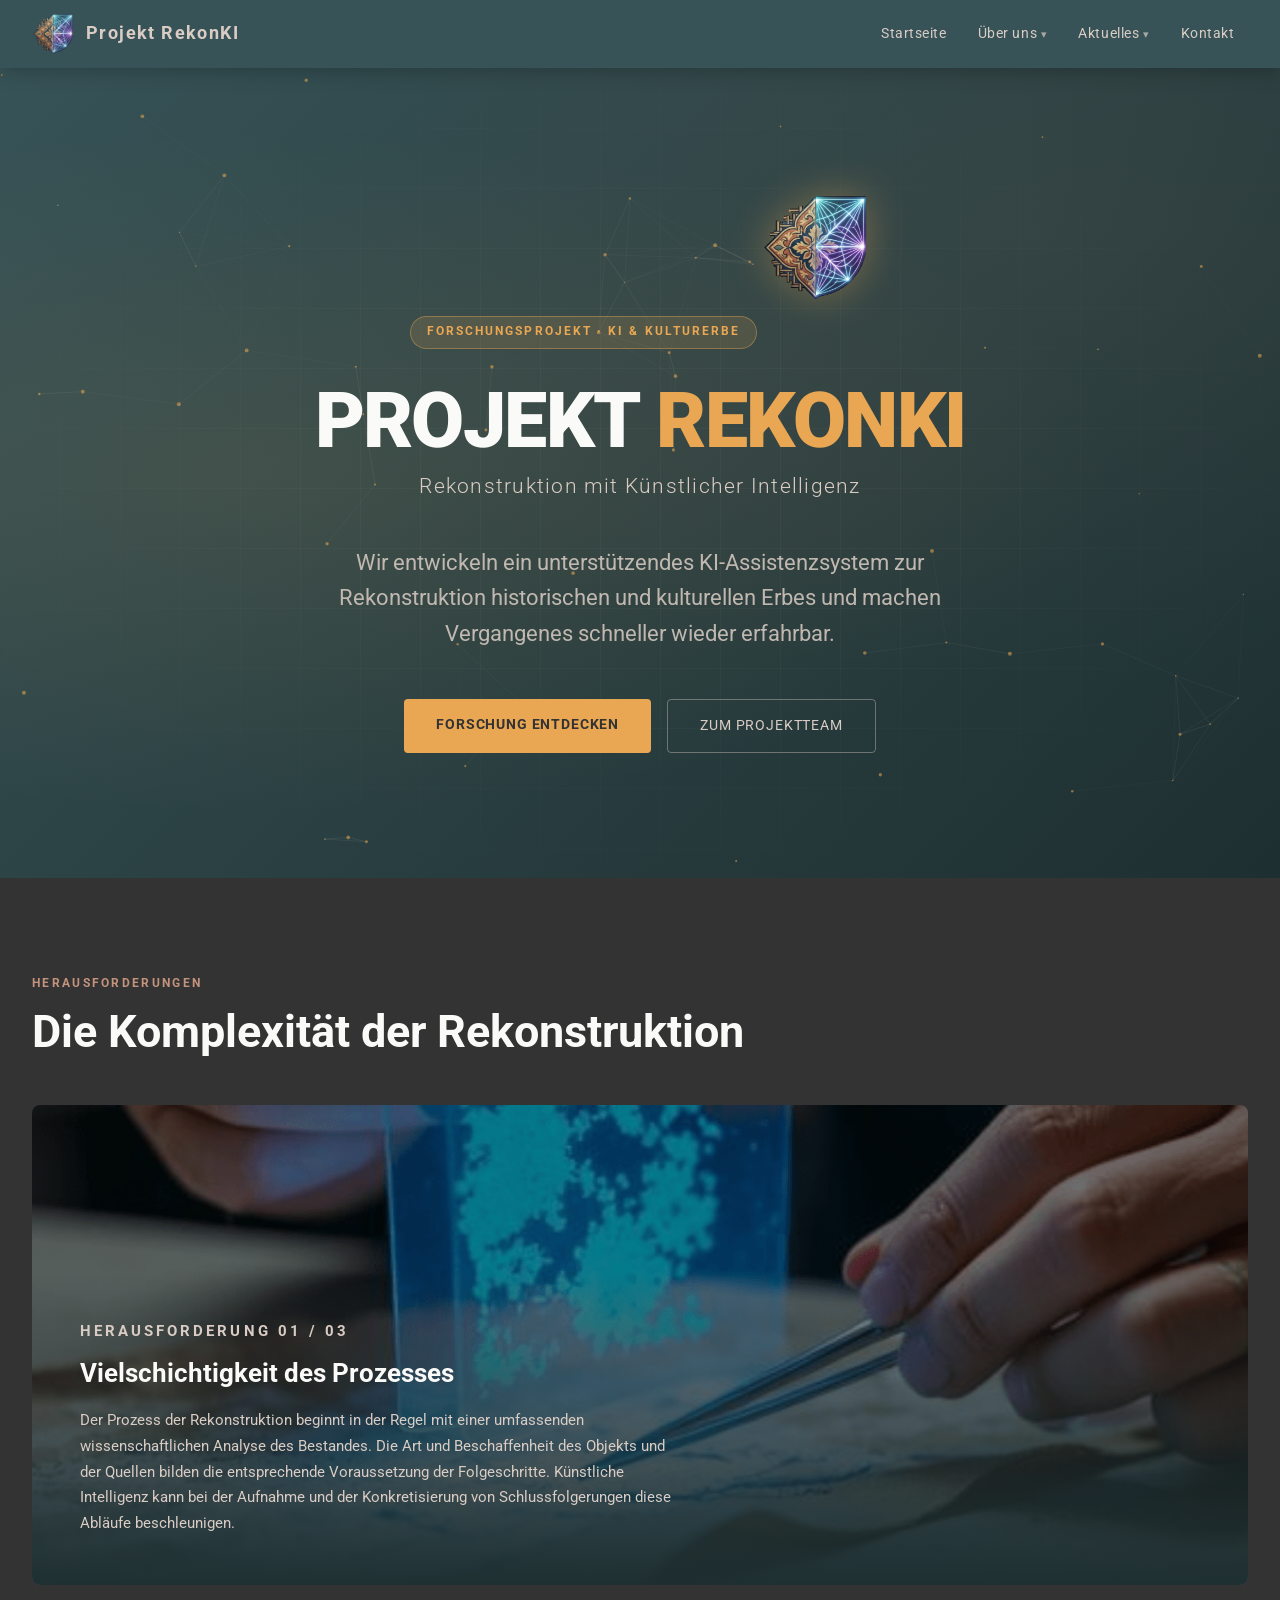
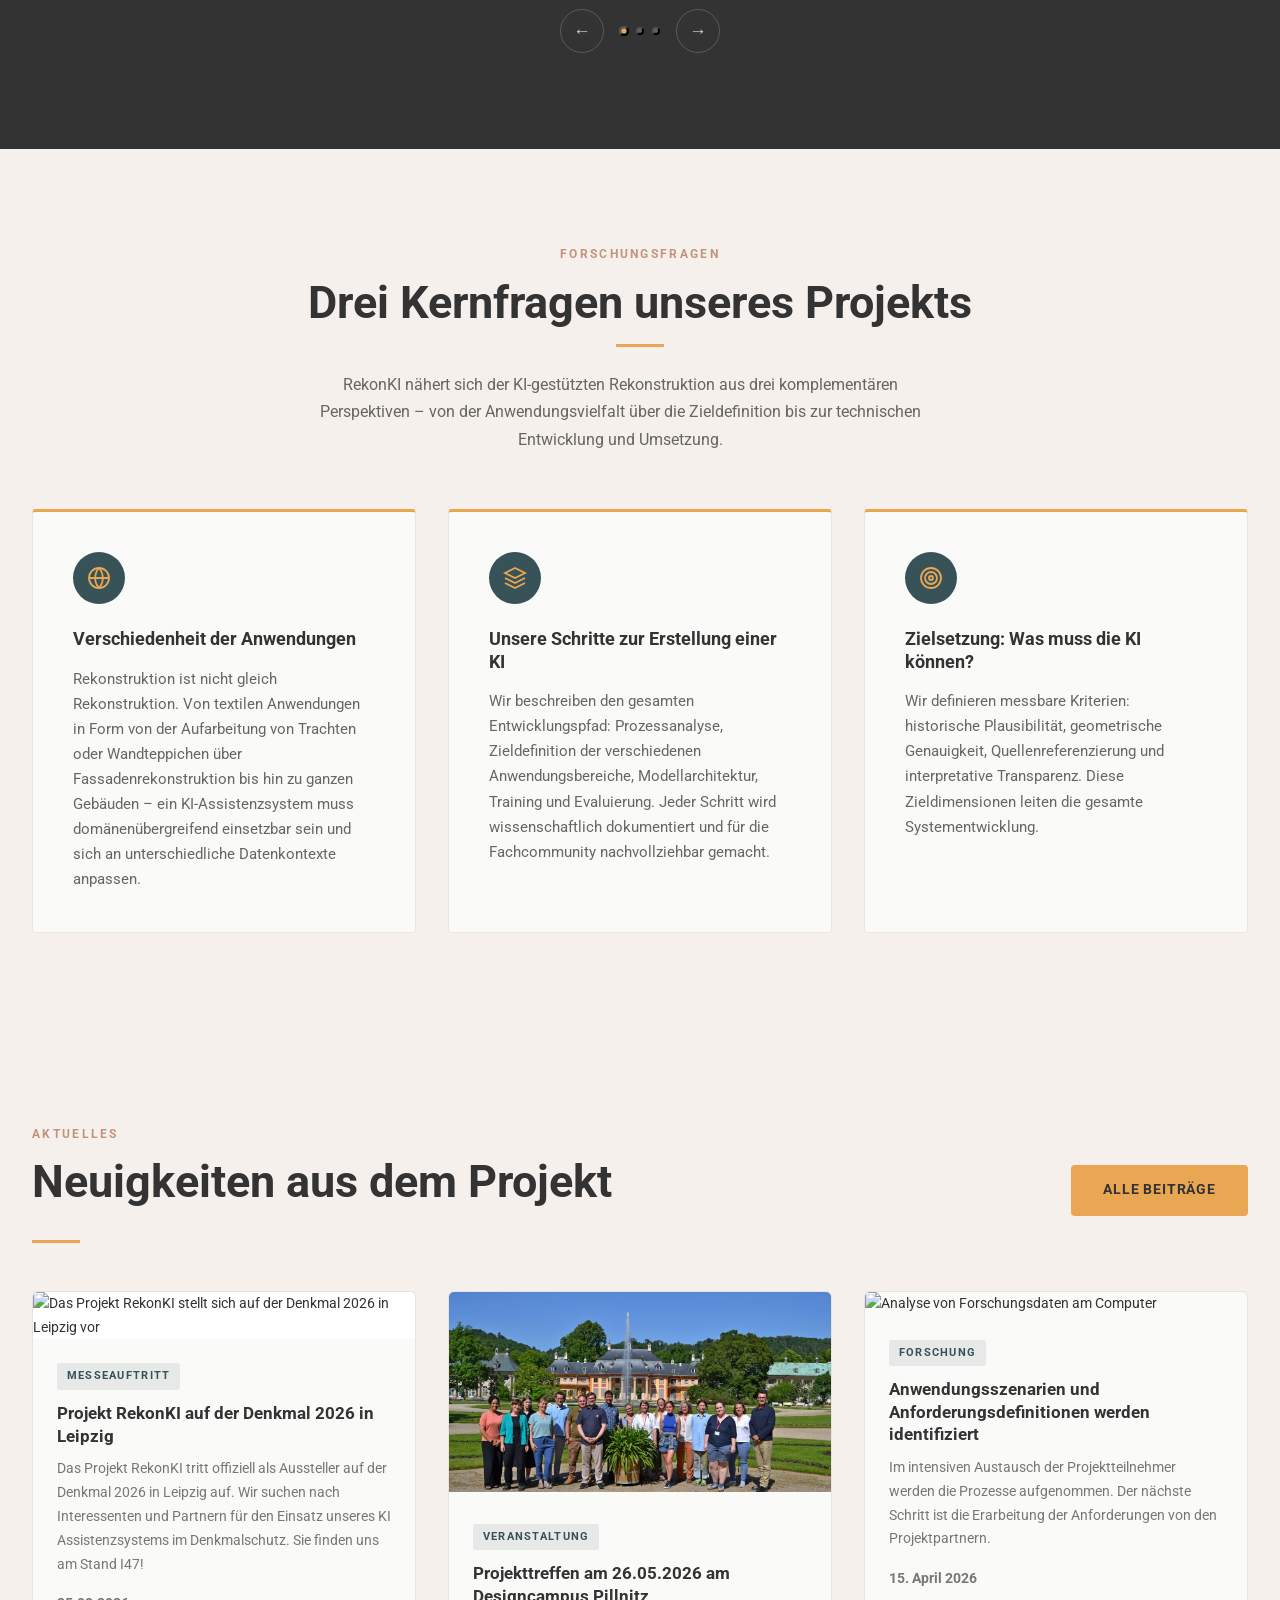
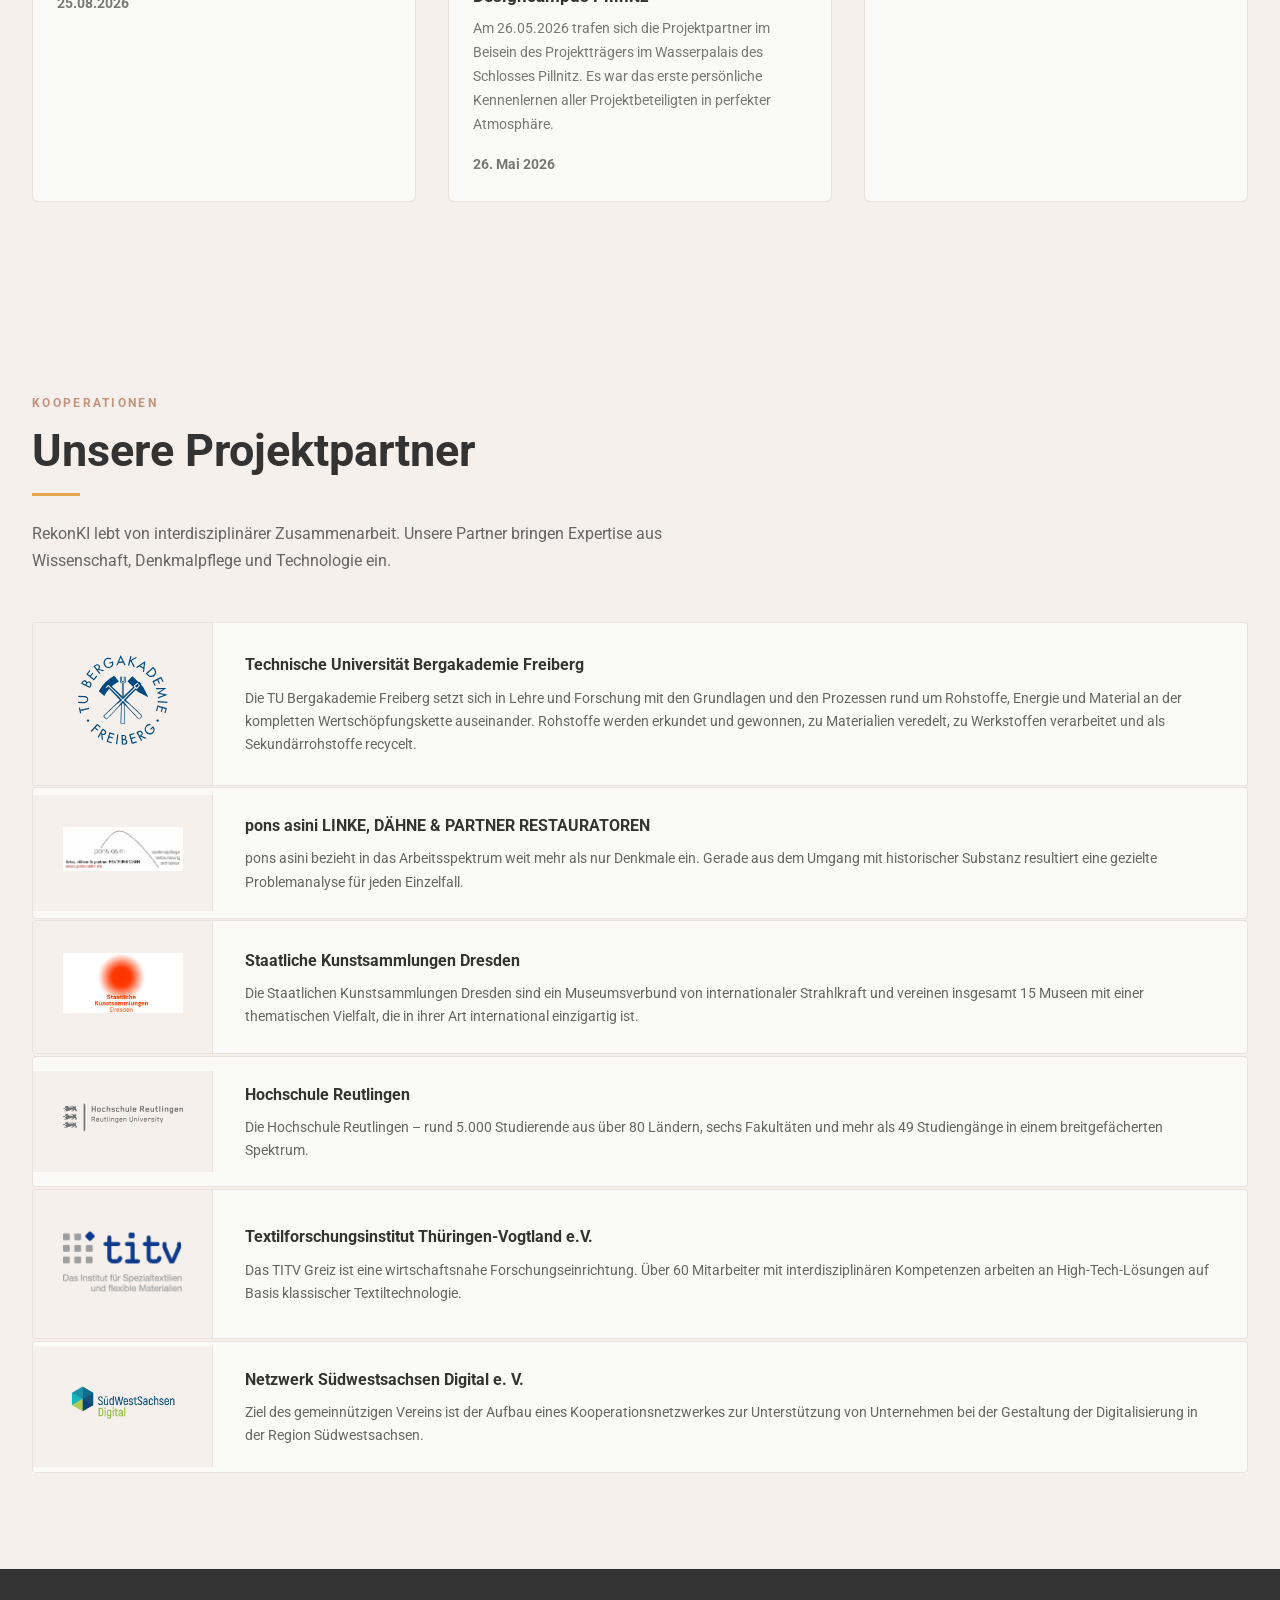
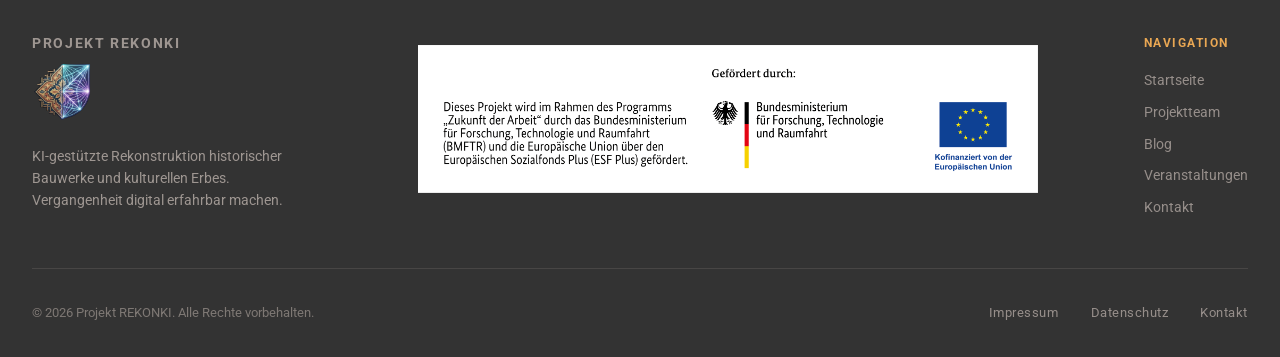
==== commit 5d313d3b: "Fix broken mobile nav dropdown, unvalidated contact form, and content typos - Mobile dropdown menu (" ====
--- a/index.html
+++ b/index.html
@@ -5,6 +5,7 @@
   <meta name="viewport" content="width=device-width, initial-scale=1.0" />
   <meta name="description" content="Projekt REKONKI – KI-gestützte Rekonstruktion kulturellen Erbes." />
   <title>REKONKI – Rekonstruktion mit Künstlicher Intelligenz</title>
+  <link rel="icon" type="image/png" href="/img/logo_v1.png" />
 
   <!-- Styles -->
   <link rel="stylesheet" href="css/style.css" />
--- a/css/style.css
+++ b/css/style.css
@@ -587,6 +587,7 @@
 }
 
 .footer-traeger {
+  flex: 1 1 360px;
   text-align: center;
 }
 
@@ -599,19 +600,15 @@
 }
 
 .footer-traeger-logo {
-  width: 280px;
-  height: 140px;
-  background: rgba(255,255,255,0.05);
-  border: 1px solid rgba(217,204,196,0.15);
-  border-radius: 4px;
-  display: flex;
-  align-items: center;
-  justify-content: center;
-  font-size: 0.7rem;
-  color: rgba(217,204,196,0.4);
-  text-transform: uppercase;
-  letter-spacing: 0.1em;
+  width: 100%;
+  max-width: 620px;
   margin: 0 auto;
+}
+
+.footer-traeger-logo img {
+  display: block;
+  width: 100%;
+  height: auto;
 }
 
 .footer-bottom {
